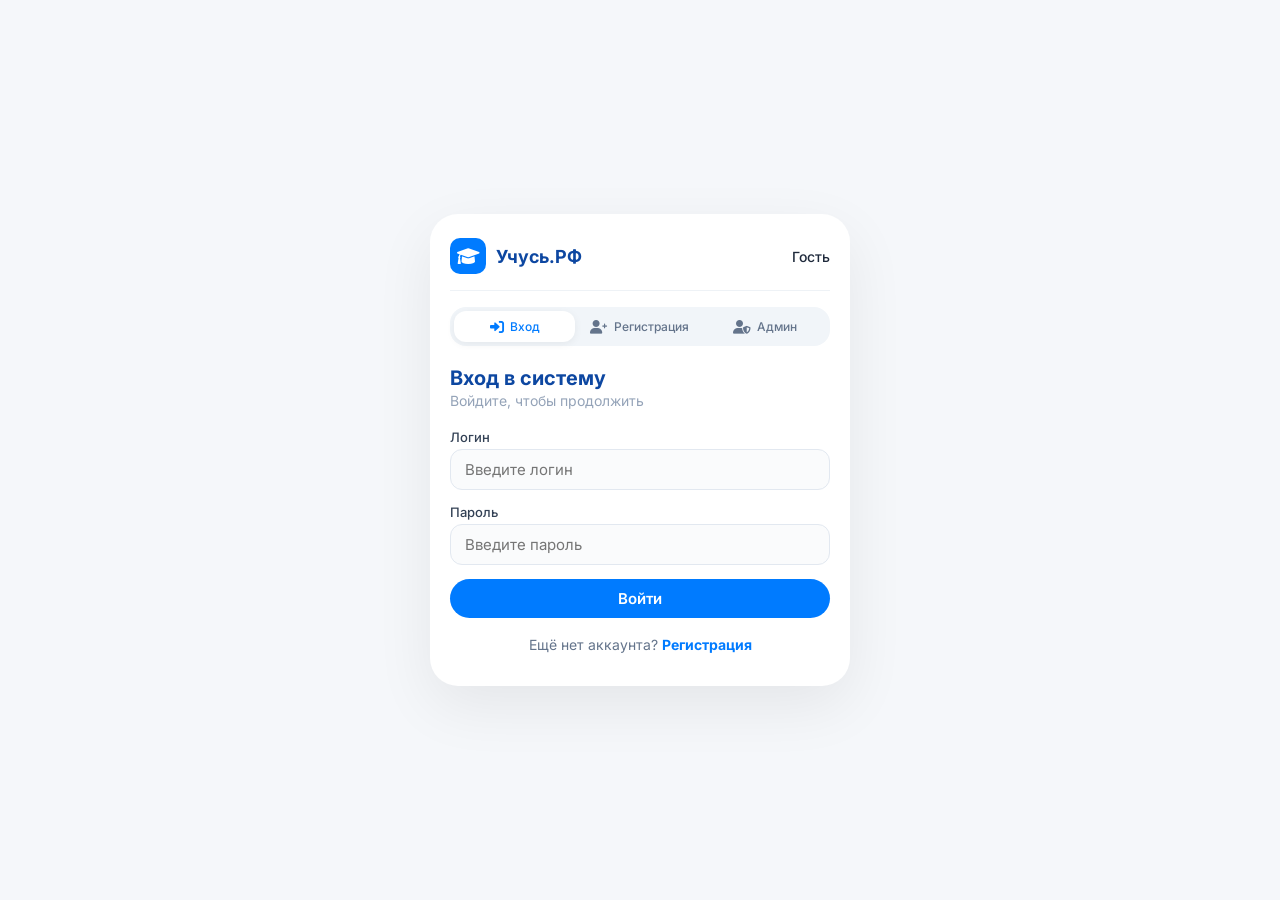
==== index.html @ c9ec4284 "two" ====
<!DOCTYPE html>
<html lang="ru">
<head>
    <meta charset="UTF-8" />
    <meta name="viewport" content="width=device-width, initial-scale=1.0" />
    <title>Учусь.РФ</title>
    <link rel="preconnect" href="https://fonts.googleapis.com" />
    <link rel="preconnect" href="https://fonts.gstatic.com" crossorigin />
    <link href="https://fonts.googleapis.com/css2?family=Inter:opsz,wght@14..32,400;14..32,500;14..32,600;14..32,700&display=swap" rel="stylesheet" />
    <link rel="stylesheet" href="https://cdnjs.cloudflare.com/ajax/libs/font-awesome/6.0.0-beta3/css/all.min.css" />
    <link rel="stylesheet" href="style.css" />
</head>
<body>

    <div class="app">
        <!-- HEADER -->
        <header class="header">
            <div class="logo">
                <div class="logo-icon">
                    <i class="fas fa-graduation-cap"></i>
                </div>
                <span>Учусь.РФ</span>
            </div>
            <div class="user-info">
                <span id="userName" class="user-name">Гость</span>
                <button id="logoutBtn" class="logout-btn" style="display:none;">
                    <i class="fas fa-sign-out-alt"></i>
                </button>
            </div>
        </header>

        <!-- NAV -->
        <nav class="nav" id="mainNav">
            <button class="nav-item active" data-page="login">
                <i class="fas fa-sign-in-alt"></i>
                <span>Вход</span>
            </button>
            <button class="nav-item" data-page="register">
                <i class="fas fa-user-plus"></i>
                <span>Регистрация</span>
            </button>
            <button class="nav-item" data-page="requests" id="navRequests">
                <i class="fas fa-file-alt"></i>
                <span>Заявки</span>
            </button>
            <button class="nav-item" data-page="new-request" id="navNewRequest">
                <i class="fas fa-plus-circle"></i>
                <span>Новая</span>
            </button>
            <button class="nav-item" data-page="admin">
                <i class="fas fa-user-shield"></i>
                <span>Админ</span>
            </button>
        </nav>

        <!-- PAGES -->
        <div class="pages">

            <!-- LOGIN -->
            <div class="page active" id="page-login">
                <div class="page-header">
                    <h2>Вход в систему</h2>
                    <p class="subtitle">Войдите, чтобы продолжить</p>
                </div>
                <form id="loginForm" class="form">
                    <div class="field">
                        <label>Логин</label>
                        <input type="text" id="loginUser" placeholder="Введите логин" />
                        <div class="error" id="loginError">Неверный логин или пароль</div>
                    </div>
                    <div class="field">
                        <label>Пароль</label>
                        <input type="password" id="loginPass" placeholder="Введите пароль" />
                    </div>
                    <button type="submit" class="btn primary">Войти</button>
                </form>
                <div class="switch">
                    <button class="link" data-page="register">Ещё нет аккаунта? <strong>Регистрация</strong></button>
                </div>
            </div>

            <!-- REGISTER -->
            <div class="page" id="page-register">
                <div class="page-header">
                    <h2>Регистрация</h2>
                    <p class="subtitle">Создайте аккаунт</p>
                </div>
                <form id="registerForm" class="form">
                    <div class="field">
                        <label>Логин</label>
                        <input type="text" id="regLogin" placeholder="Латиница + цифры, ≥6" />
                        <div class="error" id="regLoginError">Логин должен быть ≥6 символов, только латиница и цифры</div>
                    </div>
                    <div class="field">
                        <label>Пароль</label>
                        <input type="password" id="regPass" placeholder="Не менее 8 символов" />
                        <div class="error" id="regPassError">Пароль должен быть ≥8 символов</div>
                    </div>
                    <div class="field">
                        <label>ФИО</label>
                        <input type="text" id="regFio" placeholder="Иванов Иван Иванович" />
                    </div>
                    <div class="field">
                        <label>Телефон</label>
                        <input type="text" id="regPhone" placeholder="+7 (999) 123-45-67" />
                    </div>
                    <div class="field">
                        <label>E-mail</label>
                        <input type="email" id="regEmail" placeholder="mail@example.com" />
                    </div>
                    <button type="submit" class="btn primary">Зарегистрироваться</button>
                </form>
                <div class="switch">
                    <button class="link" data-page="login">Уже есть аккаунт? <strong>Войти</strong></button>
                </div>
            </div>

            <!-- REQUESTS -->
            <div class="page" id="page-requests">
                <div class="page-header">
                    <h2>Мои заявки</h2>
                </div>

                <!-- SLIDER -->
                <div class="slider" id="mainSlider">
                    <div class="slider-track" id="sliderTrack">
                        <div class="slide" style="background:#007bff;">
                            <i class="fas fa-graduation-cap"></i>
                            <span>Повышение квалификации</span>
                        </div>
                        <div class="slide" style="background:#0d47a1;">
                            <i class="fas fa-chalkboard-user"></i>
                            <span>Профпереподготовка</span>
                        </div>
                        <div class="slide" style="background:#1a237e;">
                            <i class="fas fa-hard-hat"></i>
                            <span>Охрана труда</span>
                        </div>
                        <div class="slide" style="background:#0d3b6e;">
                            <i class="fas fa-certificate"></i>
                            <span>Сертификация</span>
                        </div>
                    </div>
                    <button class="slider-btn prev" id="sliderPrev"><i class="fas fa-chevron-left"></i></button>
                    <button class="slider-btn next" id="sliderNext"><i class="fas fa-chevron-right"></i></button>
                    <div class="slider-dots" id="sliderDots"></div>
                </div>

                <!-- LIST -->
                <div id="requestsList">
                    <div class="empty-state">
                        <i class="fas fa-inbox"></i>
                        <p>У вас пока нет заявок</p>
                    </div>
                </div>

                <!-- REVIEW -->
                <div id="reviewBlock" style="display:none;">
                    <div class="divider"></div>
                    <h3>Оставить отзыв</h3>
                    <div class="review-area">
                        <textarea id="reviewText" placeholder="Напишите ваш отзыв..." rows="3"></textarea>
                        <button class="btn success" id="submitReview">Отправить отзыв</button>
                        <div id="reviewMsg" class="hint"></div>
                    </div>
                </div>
            </div>

            <!-- NEW REQUEST -->
            <div class="page" id="page-new-request">
                <div class="page-header">
                    <h2>Новая заявка</h2>
                </div>
                <div id="newRequestFormBlock">
                    <form id="newRequestForm" class="form">
                        <div class="field">
                            <label>Вид курса</label>
                            <select id="requestCourse">
                                <option value="">Выберите курс...</option>
                                <option value="Повышение квалификации">Повышение квалификации</option>
                                <option value="Профессиональная переподготовка">Профессиональная переподготовка</option>
                                <option value="Охрана труда">Охрана труда</option>
                                <option value="Пожарная безопасность">Пожарная безопасность</option>
                            </select>
                        </div>
                        <div class="field">
                            <label>Дата начала</label>
                            <input type="text" id="requestDate" placeholder="ДД.ММ.ГГГГ" />
                            <div class="hint">Формат: ДД.ММ.ГГГГ</div>
                        </div>
                        <div class="field">
                            <label>Способ оплаты</label>
                            <select id="requestPayment">
                                <option value="">Выберите способ...</option>
                                <option value="Предоплата по QR-коду">Предоплата по QR-коду</option>
                                <option value="Оплата картой МИР">Оплата картой МИР</option>
                                <option value="Постоплата в офисе">Постоплата в офисе</option>
                            </select>
                        </div>
                        <button type="submit" class="btn primary">Отправить заявку</button>
                    </form>
                </div>
                <div id="newRequestGuest" style="display:none;">
                    <div class="empty-state">
                        <i class="fas fa-lock"></i>
                        <p>Чтобы оставить заявку, <button class="link" data-page="login">войдите</button> или <button class="link" data-page="register">зарегистрируйтесь</button></p>
                    </div>
                </div>
            </div>

            <!-- ADMIN -->
            <div class="page" id="page-admin">
                <div class="page-header">
                    <h2>Панель администратора</h2>
                </div>
                <div id="adminLoginBox">
                    <form id="adminLoginForm" class="form">
                        <div class="field">
                            <label>Логин</label>
                            <input type="text" id="adminUser" value="Admin26" />
                        </div>
                        <div class="field">
                            <label>Пароль</label>
                            <input type="password" id="adminPass" value="Demo20" />
                        </div>
                        <button type="submit" class="btn primary">Войти</button>
                    </form>
                </div>
                <div id="adminPanel" style="display:none;">
                    <div class="admin-tools">
                        <select id="adminFilter">
                            <option value="all">Все статусы</option>
                            <option value="Новая">Новая</option>
                            <option value="Идет обучение">Идет обучение</option>
                            <option value="Обучение завершено">Обучение завершено</option>
                        </select>
                        <select id="adminSort">
                            <option value="date-desc">Сначала новые</option>
                            <option value="date-asc">Сначала старые</option>
                            <option value="status">По статусу</option>
                        </select>
                        <button class="btn danger" id="adminLogoutBtn">Выйти</button>
                    </div>
                    <div id="adminRequestsList"></div>
                    <div class="pagination" id="adminPagination"></div>
                </div>
            </div>

        </div><!-- /pages -->

        <!-- TOAST -->
        <div id="toastContainer"></div>
    </div>

    <script src="main.js"></script>
</body>
</html>
---- style.css ----
@import url('https://fonts.googleapis.com/css2?family=Inter:ital,opsz,wght@0,14..32,100..900;1,14..32,100..900&display=swap');

/* ============================================================
   Учусь.РФ — современный минималистичный дизайн
   ============================================================ */

   * {
    margin: 0;
    padding: 0;
    box-sizing: border-box;
}

body {
    font-family: 'Inter', -apple-system, sans-serif;
    background: #f5f7fa;
    min-height: 100vh;
    display: flex;
    justify-content: center;
    align-items: center;
    padding: 20px;
}

.app {
    max-width: 420px;
    width: 100%;
    background: #ffffff;
    border-radius: 28px;
    box-shadow: 0 20px 60px rgba(0, 0, 0, 0.07);
    padding: 24px 20px 32px;
}

/* ===== HEADER ===== */
.header {
    display: flex;
    justify-content: space-between;
    align-items: center;
    padding-bottom: 16px;
    margin-bottom: 16px;
    border-bottom: 1px solid #eef2f6;
}

.logo {
    display: flex;
    align-items: center;
    gap: 10px;
}

.logo-icon {
    width: 36px;
    height: 36px;
    background: #007bff;
    border-radius: 10px;
    display: flex;
    align-items: center;
    justify-content: center;
    color: #fff;
    font-size: 18px;
}

.logo span {
    font-size: 18px;
    font-weight: 700;
    color: #0d47a1;
}

.user-info {
    display: flex;
    align-items: center;
    gap: 10px;
}

.user-name {
    font-size: 14px;
    font-weight: 500;
    color: #1e293b;
}

.logout-btn {
    background: none;
    border: none;
    color: #94a3b8;
    font-size: 16px;
    cursor: pointer;
    padding: 4px 8px;
    border-radius: 8px;
    transition: 0.15s;
}

.logout-btn:hover {
    background: #f1f5f9;
    color: #dc3545;
}

/* ===== NAV ===== */
.nav {
    display: flex;
    gap: 4px;
    margin-bottom: 20px;
    background: #f1f5f9;
    border-radius: 16px;
    padding: 4px;
}

.nav-item {
    flex: 1;
    display: flex;
    align-items: center;
    justify-content: center;
    gap: 6px;
    padding: 8px 4px;
    border: none;
    border-radius: 12px;
    background: transparent;
    color: #64748b;
    font-size: 12px;
    font-weight: 500;
    cursor: pointer;
    transition: 0.15s;
    font-family: inherit;
}

.nav-item i {
    font-size: 14px;
}

.nav-item.active {
    background: #ffffff;
    color: #007bff;
    box-shadow: 0 2px 8px rgba(0, 0, 0, 0.06);
}

.nav-item:hover:not(.active) {
    color: #0d47a1;
}

/* ===== PAGES ===== */
.page {
    display: none;
}

.page.active {
    display: block;
    animation: fade 0.2s ease;
}

@keyframes fade {
    0% { opacity: 0; transform: translateY(4px); }
    100% { opacity: 1; transform: translateY(0); }
}

.page-header {
    margin-bottom: 20px;
}

.page-header h2 {
    font-size: 20px;
    font-weight: 700;
    color: #0d47a1;
}

.page-header .subtitle {
    font-size: 14px;
    color: #94a3b8;
    margin-top: 2px;
}

h3 {
    font-size: 16px;
    font-weight: 600;
    color: #1e293b;
    margin-bottom: 8px;
}

/* ===== FORM ===== */
.form .field {
    margin-bottom: 14px;
}

.form label {
    display: block;
    font-size: 13px;
    font-weight: 500;
    color: #334155;
    margin-bottom: 4px;
}

.form input,
.form select {
    width: 100%;
    padding: 10px 14px;
    border: 1.5px solid #e2e8f0;
    border-radius: 12px;
    font-size: 15px;
    font-family: inherit;
    background: #fafbfc;
    transition: 0.15s;
    outline: none;
}

.form input:focus,
.form select:focus {
    border-color: #007bff;
    background: #ffffff;
    box-shadow: 0 0 0 3px rgba(0, 123, 255, 0.08);
}

.form .error {
    font-size: 12px;
    color: #dc3545;
    margin-top: 4px;
    display: none;
}

.form .error.show {
    display: block;
}

.form .hint {
    font-size: 12px;
    color: #94a3b8;
    margin-top: 4px;
}

/* ===== BUTTONS ===== */
.btn {
    display: inline-flex;
    align-items: center;
    justify-content: center;
    gap: 8px;
    padding: 10px 20px;
    border: none;
    border-radius: 40px;
    font-size: 15px;
    font-weight: 600;
    cursor: pointer;
    transition: 0.15s;
    width: 100%;
    font-family: inherit;
}

.btn.primary {
    background: #007bff;
    color: #fff;
}

.btn.primary:hover {
    background: #0d47a1;
}

.btn.success {
    background: #22c55e;
    color: #fff;
}

.btn.success:hover {
    background: #16a34a;
}

.btn.danger {
    background: #ef4444;
    color: #fff;
}

.btn.danger:hover {
    background: #dc2626;
}

.btn:active {
    transform: scale(0.97);
}

.switch {
    text-align: center;
    margin-top: 16px;
}

.link {
    background: none;
    border: none;
    color: #64748b;
    font-size: 14px;
    cursor: pointer;
    font-family: inherit;
}

.link strong {
    color: #007bff;
}

.link:hover strong {
    text-decoration: underline;
}

/* ===== REQUESTS ===== */
.request-card {
    background: #f8fafc;
    border-radius: 14px;
    padding: 14px 16px;
    margin-bottom: 10px;
    border: 1px solid #eef2f6;
    transition: 0.15s;
}

.request-card:hover {
    border-color: #007bff;
}

.request-card .top {
    display: flex;
    justify-content: space-between;
    align-items: center;
}

.request-card .top strong {
    font-size: 15px;
    color: #0f172a;
}

.status {
    font-size: 11px;
    font-weight: 600;
    padding: 2px 12px;
    border-radius: 30px;
    text-transform: uppercase;
    letter-spacing: 0.3px;
}

.status-new {
    background: #dbeafe;
    color: #1d4ed8;
}
.status-learning {
    background: #fef3c7;
    color: #b45309;
}
.status-done {
    background: #d1fae5;
    color: #065f46;
}

.request-meta {
    font-size: 13px;
    color: #64748b;
    display: flex;
    flex-wrap: wrap;
    gap: 8px 16px;
    margin-top: 6px;
}

.request-meta i {
    color: #94a3b8;
    margin-right: 4px;
    width: 14px;
}

.empty-state {
    text-align: center;
    padding: 32px 0;
    color: #94a3b8;
}

.empty-state i {
    font-size: 36px;
    margin-bottom: 12px;
    display: block;
}

.empty-state p {
    font-size: 14px;
}

/* ===== SLIDER ===== */
.slider {
    position: relative;
    border-radius: 16px;
    overflow: hidden;
    margin-bottom: 18px;
    aspect-ratio: 16/9;
    background: #e2e8f0;
}

.slider-track {
    display: flex;
    transition: transform 0.5s ease;
    height: 100%;
}

.slide {
    min-width: 100%;
    height: 100%;
    display: flex;
    flex-direction: column;
    align-items: center;
    justify-content: center;
    gap: 8px;
    color: #fff;
    font-size: 16px;
    font-weight: 600;
}

.slide i {
    font-size: 32px;
}

.slider-btn {
    position: absolute;
    top: 50%;
    transform: translateY(-50%);
    width: 30px;
    height: 30px;
    border: none;
    border-radius: 50%;
    background: rgba(255, 255, 255, 0.9);
    color: #1e293b;
    font-size: 13px;
    cursor: pointer;
    transition: 0.15s;
}

.slider-btn:hover {
    background: #ffffff;
}

.slider-btn.prev { left: 8px; }
.slider-btn.next { right: 8px; }

.slider-dots {
    position: absolute;
    bottom: 10px;
    left: 50%;
    transform: translateX(-50%);
    display: flex;
    gap: 6px;
}

.slider-dots span {
    width: 7px;
    height: 7px;
    border-radius: 50%;
    background: rgba(255, 255, 255, 0.4);
    cursor: pointer;
    transition: 0.15s;
}

.slider-dots span.active {
    background: #ffffff;
}

/* ===== REVIEW ===== */
.divider {
    height: 1px;
    background: #eef2f6;
    margin: 16px 0;
}

.review-area {
    background: #f8fafc;
    border-radius: 14px;
    padding: 14px 16px;
}

.review-area textarea {
    width: 100%;
    border: 1.5px solid #e2e8f0;
    border-radius: 12px;
    padding: 10px 14px;
    font-size: 14px;
    font-family: inherit;
    resize: vertical;
    min-height: 70px;
    background: #ffffff;
    outline: none;
}

.review-area textarea:focus {
    border-color: #007bff;
}

.review-area .btn {
    margin-top: 8px;
    width: auto;
    padding: 8px 20px;
}

/* ===== ADMIN ===== */
.admin-tools {
    display: flex;
    gap: 8px;
    flex-wrap: wrap;
    margin-bottom: 14px;
}

.admin-tools select {
    padding: 8px 14px;
    border: 1.5px solid #e2e8f0;
    border-radius: 30px;
    font-size: 13px;
    font-family: inherit;
    background: #ffffff;
    flex: 1;
    min-width: 100px;
    outline: none;
}

.admin-tools .btn {
    width: auto;
    padding: 8px 16px;
    font-size: 13px;
}

.admin-request-item {
    background: #f8fafc;
    border-radius: 14px;
    padding: 12px 16px;
    margin-bottom: 10px;
    border: 1px solid #eef2f6;
}

.admin-request-item .actions {
    margin-top: 8px;
    display: flex;
    gap: 6px;
    flex-wrap: wrap;
}

.admin-request-item .actions .btn {
    width: auto;
    font-size: 12px;
    padding: 4px 14px;
}

/* ===== PAGINATION ===== */
.pagination {
    display: flex;
    gap: 6px;
    justify-content: center;
    flex-wrap: wrap;
    margin-top: 12px;
}

.pagination button {
    padding: 5px 14px;
    border: 1px solid #e2e8f0;
    border-radius: 30px;
    background: #ffffff;
    cursor: pointer;
    font-size: 13px;
    font-family: inherit;
    transition: 0.15s;
}

.pagination button.active {
    background: #007bff;
    color: #ffffff;
    border-color: #007bff;
}

.pagination button:hover:not(.active) {
    background: #f1f5f9;
}

/* ===== TOAST ===== */
#toastContainer {
    position: fixed;
    bottom: 20px;
    left: 50%;
    transform: translateX(-50%);
    width: 90%;
    max-width: 400px;
    z-index: 999;
}

.toast {
    background: #0f172a;
    color: #ffffff;
    padding: 12px 20px;
    border-radius: 40px;
    font-size: 14px;
    font-weight: 500;
    box-shadow: 0 6px 24px rgba(0, 0, 0, 0.12);
    margin-bottom: 8px;
    display: flex;
    align-items: center;
    gap: 10px;
    animation: slideUp 0.3s ease;
}

.toast i { font-size: 16px; }
.toast.success { background: #22c55e; }
.toast.error { background: #ef4444; }
.toast.info { background: #007bff; }

@keyframes slideUp {
    0% { opacity: 0; transform: translateY(12px); }
    100% { opacity: 1; transform: translateY(0); }
}

/* ===== RESPONSIVE ===== */
@media (max-width: 420px) {
    .app { padding: 16px; }
    .nav-item { font-size: 11px; padding: 6px 2px; }
    .nav-item span { display: none; }
    .nav-item i { font-size: 16px; }
    .logo span { font-size: 16px; }
}
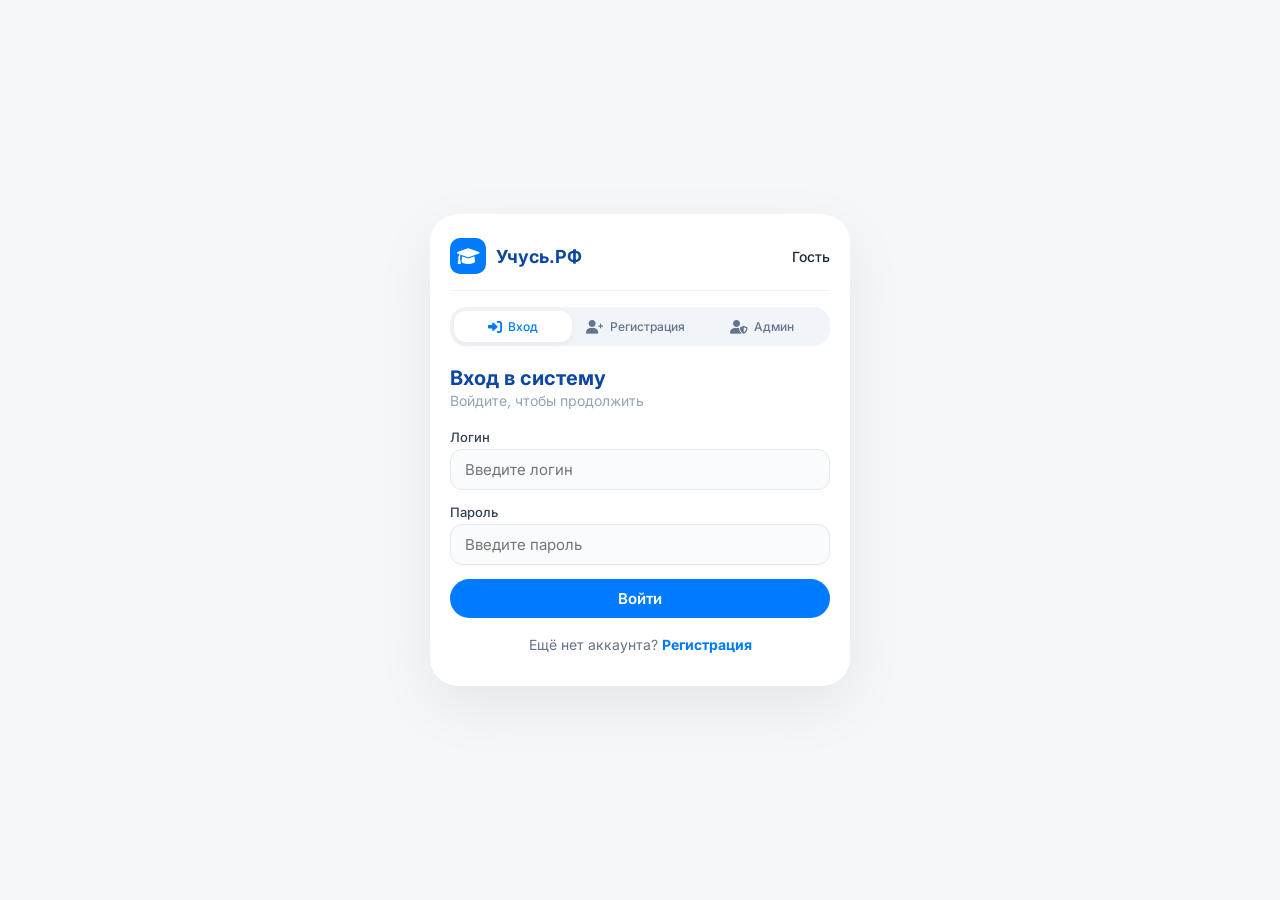
==== commit 7fd3ed99: "free" ====
--- a/index.html
+++ b/index.html
@@ -12,246 +12,240 @@
 </head>
 <body>
 
-    <div class="app">
-        <!-- HEADER -->
-        <header class="header">
-            <div class="logo">
-                <div class="logo-icon">
-                    <i class="fas fa-graduation-cap"></i>
-                </div>
-                <span>Учусь.РФ</span>
-            </div>
-            <div class="user-info">
-                <span id="userName" class="user-name">Гость</span>
-                <button id="logoutBtn" class="logout-btn" style="display:none;">
-                    <i class="fas fa-sign-out-alt"></i>
-                </button>
-            </div>
-        </header>
-
-        <!-- NAV -->
-        <nav class="nav" id="mainNav">
+<div class="app">
+    <!-- HEADER -->
+    <header class="header">
+        <div class="logo">
+            <div class="logo-icon"><i class="fas fa-graduation-cap"></i></div>
+            <span>Учусь.РФ</span>
+        </div>
+        <div class="user-info">
+            <span class="user-name" id="userName">Гость</span>
+            <button class="logout-btn" id="logoutBtn" style="display:none;">
+                <i class="fas fa-sign-out-alt"></i>
+            </button>
+        </div>
+    </header>
+
+    <!-- NAV -->
+    <nav class="nav" id="mainNav">
+        <div id="guestNav">
             <button class="nav-item active" data-page="login">
-                <i class="fas fa-sign-in-alt"></i>
-                <span>Вход</span>
+                <i class="fas fa-sign-in-alt"></i> <span>Вход</span>
             </button>
             <button class="nav-item" data-page="register">
-                <i class="fas fa-user-plus"></i>
-                <span>Регистрация</span>
-            </button>
-            <button class="nav-item" data-page="requests" id="navRequests">
-                <i class="fas fa-file-alt"></i>
-                <span>Заявки</span>
-            </button>
-            <button class="nav-item" data-page="new-request" id="navNewRequest">
-                <i class="fas fa-plus-circle"></i>
-                <span>Новая</span>
-            </button>
-            <button class="nav-item" data-page="admin">
-                <i class="fas fa-user-shield"></i>
-                <span>Админ</span>
-            </button>
-        </nav>
-
-        <!-- PAGES -->
-        <div class="pages">
-
-            <!-- LOGIN -->
-            <div class="page active" id="page-login">
-                <div class="page-header">
-                    <h2>Вход в систему</h2>
-                    <p class="subtitle">Войдите, чтобы продолжить</p>
-                </div>
-                <form id="loginForm" class="form">
+                <i class="fas fa-user-plus"></i> <span>Регистрация</span>
+            </button>
+        </div>
+        <div id="userNav" style="display:none;">
+            <button class="nav-item active" data-page="requests">
+                <i class="fas fa-file-alt"></i> <span>Заявки</span>
+            </button>
+            <button class="nav-item" data-page="new-request">
+                <i class="fas fa-plus-circle"></i> <span>Новая</span>
+            </button>
+        </div>
+        <button class="nav-item" data-page="admin">
+            <i class="fas fa-user-shield"></i> <span>Админ</span>
+        </button>
+    </nav>
+
+    <!-- PAGES -->
+    <div class="pages">
+
+        <!-- LOGIN -->
+        <div class="page active" id="page-login">
+            <div class="page-header">
+                <h2>Вход в систему</h2>
+                <p class="subtitle">Войдите, чтобы продолжить</p>
+            </div>
+            <form id="loginForm" class="form">
+                <div class="field">
+                    <label>Логин</label>
+                    <input type="text" id="loginUser" placeholder="Введите логин" />
+                    <div class="error" id="loginError">Неверный логин или пароль</div>
+                </div>
+                <div class="field">
+                    <label>Пароль</label>
+                    <input type="password" id="loginPass" placeholder="Введите пароль" />
+                </div>
+                <button type="submit" class="btn primary">Войти</button>
+            </form>
+            <div class="switch">
+                <button class="link" data-page="register">Ещё нет аккаунта? <strong>Регистрация</strong></button>
+            </div>
+        </div>
+
+        <!-- REGISTER -->
+        <div class="page" id="page-register">
+            <div class="page-header">
+                <h2>Регистрация</h2>
+                <p class="subtitle">Создайте аккаунт</p>
+            </div>
+            <form id="registerForm" class="form">
+                <div class="field">
+                    <label>Логин</label>
+                    <input type="text" id="regLogin" placeholder="Латиница + цифры, ≥6" />
+                    <div class="error" id="regLoginError">Логин должен быть ≥6 символов, только латиница и цифры</div>
+                </div>
+                <div class="field">
+                    <label>Пароль</label>
+                    <input type="password" id="regPass" placeholder="Не менее 8 символов" />
+                    <div class="error" id="regPassError">Пароль должен быть ≥8 символов</div>
+                </div>
+                <div class="field">
+                    <label>ФИО</label>
+                    <input type="text" id="regFio" placeholder="Иванов Иван Иванович" />
+                </div>
+                <div class="field">
+                    <label>Телефон</label>
+                    <input type="text" id="regPhone" placeholder="+7 (999) 123-45-67" />
+                </div>
+                <div class="field">
+                    <label>E-mail</label>
+                    <input type="email" id="regEmail" placeholder="mail@example.com" />
+                </div>
+                <button type="submit" class="btn primary">Зарегистрироваться</button>
+            </form>
+            <div class="switch">
+                <button class="link" data-page="login">Уже есть аккаунт? <strong>Войти</strong></button>
+            </div>
+        </div>
+
+        <!-- REQUESTS -->
+        <div class="page" id="page-requests">
+            <div class="page-header">
+                <h2>Мои заявки</h2>
+            </div>
+
+            <!-- SLIDER -->
+            <div class="slider" id="mainSlider">
+                <div class="slider-track" id="sliderTrack">
+                    <div class="slide" style="background:#007bff;">
+                        <i class="fas fa-graduation-cap"></i>
+                        <span>Повышение квалификации</span>
+                    </div>
+                    <div class="slide" style="background:#0d47a1;">
+                        <i class="fas fa-chalkboard-user"></i>
+                        <span>Профпереподготовка</span>
+                    </div>
+                    <div class="slide" style="background:#1a237e;">
+                        <i class="fas fa-hard-hat"></i>
+                        <span>Охрана труда</span>
+                    </div>
+                    <div class="slide" style="background:#0d3b6e;">
+                        <i class="fas fa-certificate"></i>
+                        <span>Сертификация</span>
+                    </div>
+                </div>
+                <button class="slider-btn prev" id="sliderPrev"><i class="fas fa-chevron-left"></i></button>
+                <button class="slider-btn next" id="sliderNext"><i class="fas fa-chevron-right"></i></button>
+                <div class="slider-dots" id="sliderDots"></div>
+            </div>
+
+            <div id="requestsList">
+                <div class="empty-state">
+                    <i class="fas fa-inbox"></i>
+                    <p>У вас пока нет заявок</p>
+                </div>
+            </div>
+
+            <div id="reviewBlock" style="display:none;">
+                <div class="divider"></div>
+                <h3>Оставить отзыв</h3>
+                <div class="review-area">
+                    <textarea id="reviewText" placeholder="Напишите ваш отзыв..." rows="3"></textarea>
+                    <button class="btn success" id="submitReview">Отправить отзыв</button>
+                    <div id="reviewMsg" class="hint"></div>
+                </div>
+            </div>
+        </div>
+
+        <!-- NEW REQUEST -->
+        <div class="page" id="page-new-request">
+            <div class="page-header">
+                <h2>Новая заявка</h2>
+            </div>
+            <div id="newRequestFormBlock">
+                <form id="newRequestForm" class="form">
+                    <div class="field">
+                        <label>Вид курса</label>
+                        <select id="requestCourse">
+                            <option value="">Выберите курс...</option>
+                            <option value="Повышение квалификации">Повышение квалификации</option>
+                            <option value="Профессиональная переподготовка">Профессиональная переподготовка</option>
+                            <option value="Охрана труда">Охрана труда</option>
+                            <option value="Пожарная безопасность">Пожарная безопасность</option>
+                        </select>
+                    </div>
+                    <div class="field">
+                        <label>Дата начала</label>
+                        <input type="text" id="requestDate" placeholder="ДД.ММ.ГГГГ" />
+                        <div class="hint">Формат: ДД.ММ.ГГГГ</div>
+                    </div>
+                    <div class="field">
+                        <label>Способ оплаты</label>
+                        <select id="requestPayment">
+                            <option value="">Выберите способ...</option>
+                            <option value="Предоплата по QR-коду">Предоплата по QR-коду</option>
+                            <option value="Оплата картой МИР">Оплата картой МИР</option>
+                            <option value="Постоплата в офисе">Постоплата в офисе</option>
+                        </select>
+                    </div>
+                    <button type="submit" class="btn primary">Отправить заявку</button>
+                </form>
+            </div>
+            <div id="newRequestGuest" style="display:none;">
+                <div class="empty-state">
+                    <i class="fas fa-lock"></i>
+                    <p>Чтобы оставить заявку, <button class="link" data-page="login">войдите</button> или <button class="link" data-page="register">зарегистрируйтесь</button></p>
+                </div>
+            </div>
+        </div>
+
+        <!-- ADMIN -->
+        <div class="page" id="page-admin">
+            <div class="page-header">
+                <h2>Панель администратора</h2>
+            </div>
+            <div id="adminLoginBox">
+                <form id="adminLoginForm" class="form">
                     <div class="field">
                         <label>Логин</label>
-                        <input type="text" id="loginUser" placeholder="Введите логин" />
-                        <div class="error" id="loginError">Неверный логин или пароль</div>
+                        <input type="text" id="adminUser" value="Admin26" />
                     </div>
                     <div class="field">
                         <label>Пароль</label>
-                        <input type="password" id="loginPass" placeholder="Введите пароль" />
+                        <input type="password" id="adminPass" value="Demo20" />
                     </div>
                     <button type="submit" class="btn primary">Войти</button>
                 </form>
-                <div class="switch">
-                    <button class="link" data-page="register">Ещё нет аккаунта? <strong>Регистрация</strong></button>
-                </div>
-            </div>
-
-            <!-- REGISTER -->
-            <div class="page" id="page-register">
-                <div class="page-header">
-                    <h2>Регистрация</h2>
-                    <p class="subtitle">Создайте аккаунт</p>
-                </div>
-                <form id="registerForm" class="form">
-                    <div class="field">
-                        <label>Логин</label>
-                        <input type="text" id="regLogin" placeholder="Латиница + цифры, ≥6" />
-                        <div class="error" id="regLoginError">Логин должен быть ≥6 символов, только латиница и цифры</div>
-                    </div>
-                    <div class="field">
-                        <label>Пароль</label>
-                        <input type="password" id="regPass" placeholder="Не менее 8 символов" />
-                        <div class="error" id="regPassError">Пароль должен быть ≥8 символов</div>
-                    </div>
-                    <div class="field">
-                        <label>ФИО</label>
-                        <input type="text" id="regFio" placeholder="Иванов Иван Иванович" />
-                    </div>
-                    <div class="field">
-                        <label>Телефон</label>
-                        <input type="text" id="regPhone" placeholder="+7 (999) 123-45-67" />
-                    </div>
-                    <div class="field">
-                        <label>E-mail</label>
-                        <input type="email" id="regEmail" placeholder="mail@example.com" />
-                    </div>
-                    <button type="submit" class="btn primary">Зарегистрироваться</button>
-                </form>
-                <div class="switch">
-                    <button class="link" data-page="login">Уже есть аккаунт? <strong>Войти</strong></button>
-                </div>
-            </div>
-
-            <!-- REQUESTS -->
-            <div class="page" id="page-requests">
-                <div class="page-header">
-                    <h2>Мои заявки</h2>
-                </div>
-
-                <!-- SLIDER -->
-                <div class="slider" id="mainSlider">
-                    <div class="slider-track" id="sliderTrack">
-                        <div class="slide" style="background:#007bff;">
-                            <i class="fas fa-graduation-cap"></i>
-                            <span>Повышение квалификации</span>
-                        </div>
-                        <div class="slide" style="background:#0d47a1;">
-                            <i class="fas fa-chalkboard-user"></i>
-                            <span>Профпереподготовка</span>
-                        </div>
-                        <div class="slide" style="background:#1a237e;">
-                            <i class="fas fa-hard-hat"></i>
-                            <span>Охрана труда</span>
-                        </div>
-                        <div class="slide" style="background:#0d3b6e;">
-                            <i class="fas fa-certificate"></i>
-                            <span>Сертификация</span>
-                        </div>
-                    </div>
-                    <button class="slider-btn prev" id="sliderPrev"><i class="fas fa-chevron-left"></i></button>
-                    <button class="slider-btn next" id="sliderNext"><i class="fas fa-chevron-right"></i></button>
-                    <div class="slider-dots" id="sliderDots"></div>
-                </div>
-
-                <!-- LIST -->
-                <div id="requestsList">
-                    <div class="empty-state">
-                        <i class="fas fa-inbox"></i>
-                        <p>У вас пока нет заявок</p>
-                    </div>
-                </div>
-
-                <!-- REVIEW -->
-                <div id="reviewBlock" style="display:none;">
-                    <div class="divider"></div>
-                    <h3>Оставить отзыв</h3>
-                    <div class="review-area">
-                        <textarea id="reviewText" placeholder="Напишите ваш отзыв..." rows="3"></textarea>
-                        <button class="btn success" id="submitReview">Отправить отзыв</button>
-                        <div id="reviewMsg" class="hint"></div>
-                    </div>
-                </div>
-            </div>
-
-            <!-- NEW REQUEST -->
-            <div class="page" id="page-new-request">
-                <div class="page-header">
-                    <h2>Новая заявка</h2>
-                </div>
-                <div id="newRequestFormBlock">
-                    <form id="newRequestForm" class="form">
-                        <div class="field">
-                            <label>Вид курса</label>
-                            <select id="requestCourse">
-                                <option value="">Выберите курс...</option>
-                                <option value="Повышение квалификации">Повышение квалификации</option>
-                                <option value="Профессиональная переподготовка">Профессиональная переподготовка</option>
-                                <option value="Охрана труда">Охрана труда</option>
-                                <option value="Пожарная безопасность">Пожарная безопасность</option>
-                            </select>
-                        </div>
-                        <div class="field">
-                            <label>Дата начала</label>
-                            <input type="text" id="requestDate" placeholder="ДД.ММ.ГГГГ" />
-                            <div class="hint">Формат: ДД.ММ.ГГГГ</div>
-                        </div>
-                        <div class="field">
-                            <label>Способ оплаты</label>
-                            <select id="requestPayment">
-                                <option value="">Выберите способ...</option>
-                                <option value="Предоплата по QR-коду">Предоплата по QR-коду</option>
-                                <option value="Оплата картой МИР">Оплата картой МИР</option>
-                                <option value="Постоплата в офисе">Постоплата в офисе</option>
-                            </select>
-                        </div>
-                        <button type="submit" class="btn primary">Отправить заявку</button>
-                    </form>
-                </div>
-                <div id="newRequestGuest" style="display:none;">
-                    <div class="empty-state">
-                        <i class="fas fa-lock"></i>
-                        <p>Чтобы оставить заявку, <button class="link" data-page="login">войдите</button> или <button class="link" data-page="register">зарегистрируйтесь</button></p>
-                    </div>
-                </div>
-            </div>
-
-            <!-- ADMIN -->
-            <div class="page" id="page-admin">
-                <div class="page-header">
-                    <h2>Панель администратора</h2>
-                </div>
-                <div id="adminLoginBox">
-                    <form id="adminLoginForm" class="form">
-                        <div class="field">
-                            <label>Логин</label>
-                            <input type="text" id="adminUser" value="Admin26" />
-                        </div>
-                        <div class="field">
-                            <label>Пароль</label>
-                            <input type="password" id="adminPass" value="Demo20" />
-                        </div>
-                        <button type="submit" class="btn primary">Войти</button>
-                    </form>
-                </div>
-                <div id="adminPanel" style="display:none;">
-                    <div class="admin-tools">
-                        <select id="adminFilter">
-                            <option value="all">Все статусы</option>
-                            <option value="Новая">Новая</option>
-                            <option value="Идет обучение">Идет обучение</option>
-                            <option value="Обучение завершено">Обучение завершено</option>
-                        </select>
-                        <select id="adminSort">
-                            <option value="date-desc">Сначала новые</option>
-                            <option value="date-asc">Сначала старые</option>
-                            <option value="status">По статусу</option>
-                        </select>
-                        <button class="btn danger" id="adminLogoutBtn">Выйти</button>
-                    </div>
-                    <div id="adminRequestsList"></div>
-                    <div class="pagination" id="adminPagination"></div>
-                </div>
-            </div>
-
-        </div><!-- /pages -->
-
-        <!-- TOAST -->
-        <div id="toastContainer"></div>
+            </div>
+            <div id="adminPanel" style="display:none;">
+                <div class="admin-tools">
+                    <select id="adminFilter">
+                        <option value="all">Все статусы</option>
+                        <option value="Новая">Новая</option>
+                        <option value="Идет обучение">Идет обучение</option>
+                        <option value="Обучение завершено">Обучение завершено</option>
+                    </select>
+                    <select id="adminSort">
+                        <option value="date-desc">Сначала новые</option>
+                        <option value="date-asc">Сначала старые</option>
+                        <option value="status">По статусу</option>
+                    </select>
+                    <button class="btn danger" id="adminLogoutBtn">Выйти</button>
+                </div>
+                <div id="adminRequestsList"></div>
+                <div class="pagination" id="adminPagination"></div>
+            </div>
+        </div>
+
     </div>
 
-    <script src="main.js"></script>
+    <div id="toastContainer"></div>
+</div>
+
+<script src="main.js"></script>
 </body>
 </html>
--- a/style.css
+++ b/style.css
@@ -1,10 +1,6 @@
 @import url('https://fonts.googleapis.com/css2?family=Inter:ital,opsz,wght@0,14..32,100..900;1,14..32,100..900&display=swap');
 
-/* ============================================================
-   Учусь.РФ — современный минималистичный дизайн
-   ============================================================ */
-
-   * {
+* {
     margin: 0;
     padding: 0;
     box-sizing: border-box;
@@ -29,7 +25,7 @@
     padding: 24px 20px 32px;
 }
 
-/* ===== HEADER ===== */
+/* HEADER */
 .header {
     display: flex;
     justify-content: space-between;
@@ -91,7 +87,7 @@
     color: #dc3545;
 }
 
-/* ===== NAV ===== */
+/* NAV */
 .nav {
     display: flex;
     gap: 4px;
@@ -99,6 +95,7 @@
     background: #f1f5f9;
     border-radius: 16px;
     padding: 4px;
+    flex-wrap: wrap;
 }
 
 .nav-item {
@@ -117,6 +114,7 @@
     cursor: pointer;
     transition: 0.15s;
     font-family: inherit;
+    min-width: 60px;
 }
 
 .nav-item i {
@@ -133,7 +131,14 @@
     color: #0d47a1;
 }
 
-/* ===== PAGES ===== */
+#guestNav,
+#userNav {
+    display: flex;
+    flex: 2;
+    gap: 4px;
+}
+
+/* PAGES */
 .page {
     display: none;
 }
@@ -144,8 +149,14 @@
 }
 
 @keyframes fade {
-    0% { opacity: 0; transform: translateY(4px); }
-    100% { opacity: 1; transform: translateY(0); }
+    0% {
+        opacity: 0;
+        transform: translateY(4px);
+    }
+    100% {
+        opacity: 1;
+        transform: translateY(0);
+    }
 }
 
 .page-header {
@@ -171,7 +182,7 @@
     margin-bottom: 8px;
 }
 
-/* ===== FORM ===== */
+/* FORM */
 .form .field {
     margin-bottom: 14px;
 }
@@ -221,7 +232,7 @@
     margin-top: 4px;
 }
 
-/* ===== BUTTONS ===== */
+/* BUTTONS */
 .btn {
     display: inline-flex;
     align-items: center;
@@ -291,7 +302,7 @@
     text-decoration: underline;
 }
 
-/* ===== REQUESTS ===== */
+/* REQUESTS */
 .request-card {
     background: #f8fafc;
     border-radius: 14px;
@@ -329,10 +340,12 @@
     background: #dbeafe;
     color: #1d4ed8;
 }
+
 .status-learning {
     background: #fef3c7;
     color: #b45309;
 }
+
 .status-done {
     background: #d1fae5;
     color: #065f46;
@@ -369,7 +382,7 @@
     font-size: 14px;
 }
 
-/* ===== SLIDER ===== */
+/* SLIDER */
 .slider {
     position: relative;
     border-radius: 16px;
@@ -421,8 +434,13 @@
     background: #ffffff;
 }
 
-.slider-btn.prev { left: 8px; }
-.slider-btn.next { right: 8px; }
+.slider-btn.prev {
+    left: 8px;
+}
+
+.slider-btn.next {
+    right: 8px;
+}
 
 .slider-dots {
     position: absolute;
@@ -446,7 +464,7 @@
     background: #ffffff;
 }
 
-/* ===== REVIEW ===== */
+/* REVIEW */
 .divider {
     height: 1px;
     background: #eef2f6;
@@ -482,7 +500,7 @@
     padding: 8px 20px;
 }
 
-/* ===== ADMIN ===== */
+/* ADMIN */
 .admin-tools {
     display: flex;
     gap: 8px;
@@ -529,7 +547,7 @@
     padding: 4px 14px;
 }
 
-/* ===== PAGINATION ===== */
+/* PAGINATION */
 .pagination {
     display: flex;
     gap: 6px;
@@ -559,7 +577,7 @@
     background: #f1f5f9;
 }
 
-/* ===== TOAST ===== */
+/* TOAST */
 #toastContainer {
     position: fixed;
     bottom: 20px;
@@ -585,21 +603,48 @@
     animation: slideUp 0.3s ease;
 }
 
-.toast i { font-size: 16px; }
-.toast.success { background: #22c55e; }
-.toast.error { background: #ef4444; }
-.toast.info { background: #007bff; }
+.toast i {
+    font-size: 16px;
+}
+
+.toast.success {
+    background: #22c55e;
+}
+
+.toast.error {
+    background: #ef4444;
+}
+
+.toast.info {
+    background: #007bff;
+}
 
 @keyframes slideUp {
-    0% { opacity: 0; transform: translateY(12px); }
-    100% { opacity: 1; transform: translateY(0); }
-}
-
-/* ===== RESPONSIVE ===== */
+    0% {
+        opacity: 0;
+        transform: translateY(12px);
+    }
+    100% {
+        opacity: 1;
+        transform: translateY(0);
+    }
+}
+
 @media (max-width: 420px) {
-    .app { padding: 16px; }
-    .nav-item { font-size: 11px; padding: 6px 2px; }
-    .nav-item span { display: none; }
-    .nav-item i { font-size: 16px; }
-    .logo span { font-size: 16px; }
+    .app {
+        padding: 16px;
+    }
+    .nav-item {
+        font-size: 11px;
+        padding: 6px 2px;
+    }
+    .nav-item span {
+        display: none;
+    }
+    .nav-item i {
+        font-size: 16px;
+    }
+    .logo span {
+        font-size: 16px;
+    }
 }
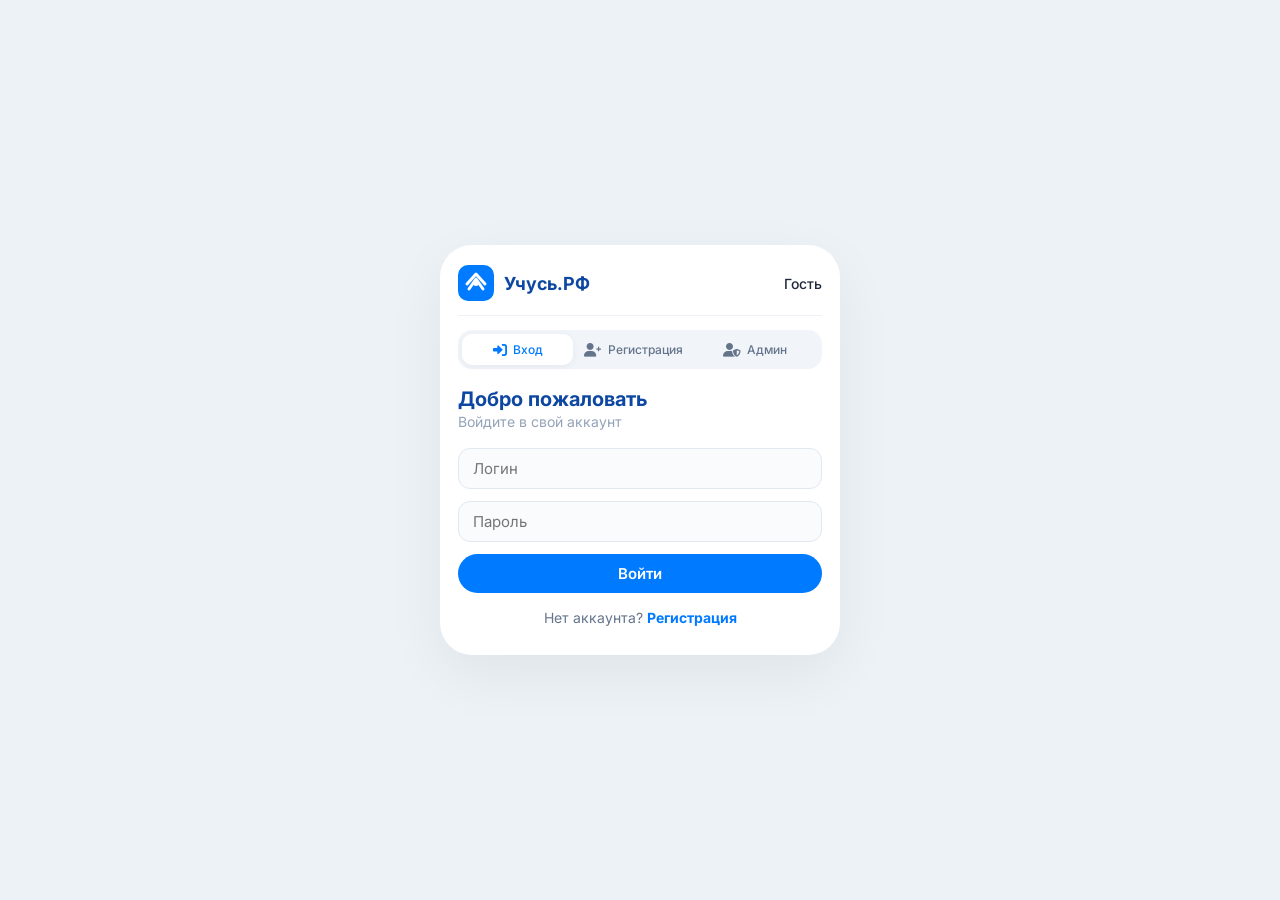
==== commit 90cf9c3b: "four" ====
--- a/index.html
+++ b/index.html
@@ -12,240 +12,234 @@
 </head>
 <body>
 
-<div class="app">
-    <!-- HEADER -->
-    <header class="header">
-        <div class="logo">
-            <div class="logo-icon"><i class="fas fa-graduation-cap"></i></div>
-            <span>Учусь.РФ</span>
-        </div>
-        <div class="user-info">
-            <span class="user-name" id="userName">Гость</span>
-            <button class="logout-btn" id="logoutBtn" style="display:none;">
-                <i class="fas fa-sign-out-alt"></i>
+    <div id="app">
+
+        <!-- TOP BAR -->
+        <header class="topbar">
+            <a href="#" class="logo" id="logoLink">
+                <svg width="36" height="36" viewBox="0 0 36 36" fill="none">
+                    <rect width="36" height="36" rx="10" fill="#007bff" />
+                    <path d="M11 24L18 14L25 24" stroke="white" stroke-width="3" stroke-linecap="round" stroke-linejoin="round" />
+                    <path d="M9 19L18 9L27 19" stroke="white" stroke-width="3" stroke-linecap="round" stroke-linejoin="round" />
+                    <circle cx="18" cy="18" r="3" fill="white" />
+                </svg>
+                <span>Учусь.РФ</span>
+            </a>
+            <div class="topbar-right">
+                <span id="userName">Гость</span>
+                <button id="logoutBtn" class="btn-icon" style="display:none;">
+                    <i class="fas fa-sign-out-alt"></i>
+                </button>
+            </div>
+        </header>
+
+        <!-- MAIN NAV -->
+        <nav class="main-nav" id="mainNav">
+            <div id="guestNav">
+                <button class="nav-link active" data-page="login">
+                    <i class="fas fa-sign-in-alt"></i> Вход
+                </button>
+                <button class="nav-link" data-page="register">
+                    <i class="fas fa-user-plus"></i> Регистрация
+                </button>
+            </div>
+            <div id="userNav" style="display:none;">
+                <button class="nav-link active" data-page="requests">
+                    <i class="fas fa-file-alt"></i> Заявки
+                </button>
+                <button class="nav-link" data-page="new-request">
+                    <i class="fas fa-plus-circle"></i> Новая
+                </button>
+            </div>
+            <button class="nav-link" data-page="admin">
+                <i class="fas fa-user-shield"></i> Админ
             </button>
-        </div>
-    </header>
-
-    <!-- NAV -->
-    <nav class="nav" id="mainNav">
-        <div id="guestNav">
-            <button class="nav-item active" data-page="login">
-                <i class="fas fa-sign-in-alt"></i> <span>Вход</span>
-            </button>
-            <button class="nav-item" data-page="register">
-                <i class="fas fa-user-plus"></i> <span>Регистрация</span>
-            </button>
-        </div>
-        <div id="userNav" style="display:none;">
-            <button class="nav-item active" data-page="requests">
-                <i class="fas fa-file-alt"></i> <span>Заявки</span>
-            </button>
-            <button class="nav-item" data-page="new-request">
-                <i class="fas fa-plus-circle"></i> <span>Новая</span>
-            </button>
-        </div>
-        <button class="nav-item" data-page="admin">
-            <i class="fas fa-user-shield"></i> <span>Админ</span>
-        </button>
-    </nav>
-
-    <!-- PAGES -->
-    <div class="pages">
-
-        <!-- LOGIN -->
-        <div class="page active" id="page-login">
-            <div class="page-header">
-                <h2>Вход в систему</h2>
-                <p class="subtitle">Войдите, чтобы продолжить</p>
-            </div>
-            <form id="loginForm" class="form">
-                <div class="field">
-                    <label>Логин</label>
-                    <input type="text" id="loginUser" placeholder="Введите логин" />
-                    <div class="error" id="loginError">Неверный логин или пароль</div>
-                </div>
-                <div class="field">
-                    <label>Пароль</label>
-                    <input type="password" id="loginPass" placeholder="Введите пароль" />
-                </div>
-                <button type="submit" class="btn primary">Войти</button>
-            </form>
-            <div class="switch">
-                <button class="link" data-page="register">Ещё нет аккаунта? <strong>Регистрация</strong></button>
-            </div>
-        </div>
-
-        <!-- REGISTER -->
-        <div class="page" id="page-register">
-            <div class="page-header">
-                <h2>Регистрация</h2>
-                <p class="subtitle">Создайте аккаунт</p>
-            </div>
-            <form id="registerForm" class="form">
-                <div class="field">
-                    <label>Логин</label>
-                    <input type="text" id="regLogin" placeholder="Латиница + цифры, ≥6" />
-                    <div class="error" id="regLoginError">Логин должен быть ≥6 символов, только латиница и цифры</div>
-                </div>
-                <div class="field">
-                    <label>Пароль</label>
-                    <input type="password" id="regPass" placeholder="Не менее 8 символов" />
-                    <div class="error" id="regPassError">Пароль должен быть ≥8 символов</div>
-                </div>
-                <div class="field">
-                    <label>ФИО</label>
-                    <input type="text" id="regFio" placeholder="Иванов Иван Иванович" />
-                </div>
-                <div class="field">
-                    <label>Телефон</label>
-                    <input type="text" id="regPhone" placeholder="+7 (999) 123-45-67" />
-                </div>
-                <div class="field">
-                    <label>E-mail</label>
-                    <input type="email" id="regEmail" placeholder="mail@example.com" />
-                </div>
-                <button type="submit" class="btn primary">Зарегистрироваться</button>
-            </form>
-            <div class="switch">
-                <button class="link" data-page="login">Уже есть аккаунт? <strong>Войти</strong></button>
-            </div>
-        </div>
-
-        <!-- REQUESTS -->
-        <div class="page" id="page-requests">
-            <div class="page-header">
-                <h2>Мои заявки</h2>
-            </div>
-
-            <!-- SLIDER -->
-            <div class="slider" id="mainSlider">
-                <div class="slider-track" id="sliderTrack">
-                    <div class="slide" style="background:#007bff;">
-                        <i class="fas fa-graduation-cap"></i>
-                        <span>Повышение квалификации</span>
-                    </div>
-                    <div class="slide" style="background:#0d47a1;">
-                        <i class="fas fa-chalkboard-user"></i>
-                        <span>Профпереподготовка</span>
-                    </div>
-                    <div class="slide" style="background:#1a237e;">
-                        <i class="fas fa-hard-hat"></i>
-                        <span>Охрана труда</span>
-                    </div>
-                    <div class="slide" style="background:#0d3b6e;">
-                        <i class="fas fa-certificate"></i>
-                        <span>Сертификация</span>
-                    </div>
-                </div>
-                <button class="slider-btn prev" id="sliderPrev"><i class="fas fa-chevron-left"></i></button>
-                <button class="slider-btn next" id="sliderNext"><i class="fas fa-chevron-right"></i></button>
-                <div class="slider-dots" id="sliderDots"></div>
-            </div>
-
-            <div id="requestsList">
-                <div class="empty-state">
-                    <i class="fas fa-inbox"></i>
-                    <p>У вас пока нет заявок</p>
-                </div>
-            </div>
-
-            <div id="reviewBlock" style="display:none;">
-                <div class="divider"></div>
-                <h3>Оставить отзыв</h3>
-                <div class="review-area">
-                    <textarea id="reviewText" placeholder="Напишите ваш отзыв..." rows="3"></textarea>
-                    <button class="btn success" id="submitReview">Отправить отзыв</button>
-                    <div id="reviewMsg" class="hint"></div>
-                </div>
-            </div>
-        </div>
-
-        <!-- NEW REQUEST -->
-        <div class="page" id="page-new-request">
-            <div class="page-header">
-                <h2>Новая заявка</h2>
-            </div>
-            <div id="newRequestFormBlock">
-                <form id="newRequestForm" class="form">
-                    <div class="field">
-                        <label>Вид курса</label>
-                        <select id="requestCourse">
-                            <option value="">Выберите курс...</option>
-                            <option value="Повышение квалификации">Повышение квалификации</option>
-                            <option value="Профессиональная переподготовка">Профессиональная переподготовка</option>
-                            <option value="Охрана труда">Охрана труда</option>
-                            <option value="Пожарная безопасность">Пожарная безопасность</option>
-                        </select>
-                    </div>
-                    <div class="field">
-                        <label>Дата начала</label>
-                        <input type="text" id="requestDate" placeholder="ДД.ММ.ГГГГ" />
-                        <div class="hint">Формат: ДД.ММ.ГГГГ</div>
-                    </div>
-                    <div class="field">
-                        <label>Способ оплаты</label>
-                        <select id="requestPayment">
-                            <option value="">Выберите способ...</option>
-                            <option value="Предоплата по QR-коду">Предоплата по QR-коду</option>
-                            <option value="Оплата картой МИР">Оплата картой МИР</option>
-                            <option value="Постоплата в офисе">Постоплата в офисе</option>
-                        </select>
-                    </div>
-                    <button type="submit" class="btn primary">Отправить заявку</button>
-                </form>
-            </div>
-            <div id="newRequestGuest" style="display:none;">
-                <div class="empty-state">
-                    <i class="fas fa-lock"></i>
-                    <p>Чтобы оставить заявку, <button class="link" data-page="login">войдите</button> или <button class="link" data-page="register">зарегистрируйтесь</button></p>
-                </div>
-            </div>
-        </div>
-
-        <!-- ADMIN -->
-        <div class="page" id="page-admin">
-            <div class="page-header">
-                <h2>Панель администратора</h2>
-            </div>
-            <div id="adminLoginBox">
-                <form id="adminLoginForm" class="form">
-                    <div class="field">
-                        <label>Логин</label>
-                        <input type="text" id="adminUser" value="Admin26" />
-                    </div>
-                    <div class="field">
-                        <label>Пароль</label>
-                        <input type="password" id="adminPass" value="Demo20" />
+        </nav>
+
+        <!-- PAGES -->
+        <div class="pages">
+
+            <!-- LOGIN -->
+            <div class="page active" id="page-login">
+                <div class="page-head">
+                    <h2>Добро пожаловать</h2>
+                    <p>Войдите в свой аккаунт</p>
+                </div>
+                <form id="loginForm" class="auth-form">
+                    <div class="field">
+                        <input type="text" id="loginUser" placeholder="Логин" />
+                        <div class="error" id="loginError">Неверный логин или пароль</div>
+                    </div>
+                    <div class="field">
+                        <input type="password" id="loginPass" placeholder="Пароль" />
                     </div>
                     <button type="submit" class="btn primary">Войти</button>
                 </form>
-            </div>
-            <div id="adminPanel" style="display:none;">
-                <div class="admin-tools">
-                    <select id="adminFilter">
-                        <option value="all">Все статусы</option>
-                        <option value="Новая">Новая</option>
-                        <option value="Идет обучение">Идет обучение</option>
-                        <option value="Обучение завершено">Обучение завершено</option>
-                    </select>
-                    <select id="adminSort">
-                        <option value="date-desc">Сначала новые</option>
-                        <option value="date-asc">Сначала старые</option>
-                        <option value="status">По статусу</option>
-                    </select>
-                    <button class="btn danger" id="adminLogoutBtn">Выйти</button>
-                </div>
-                <div id="adminRequestsList"></div>
-                <div class="pagination" id="adminPagination"></div>
-            </div>
+                <div class="switch">
+                    <button class="link" data-page="register">Нет аккаунта? <strong>Регистрация</strong></button>
+                </div>
+            </div>
+
+            <!-- REGISTER -->
+            <div class="page" id="page-register">
+                <div class="page-head">
+                    <h2>Создать аккаунт</h2>
+                    <p>Заполните форму ниже</p>
+                </div>
+                <form id="registerForm" class="auth-form">
+                    <div class="field">
+                        <input type="text" id="regLogin" placeholder="Логин (латиница, ≥6)" />
+                        <div class="error" id="regLoginError">Логин ≥6 символов, только латиница и цифры</div>
+                    </div>
+                    <div class="field">
+                        <input type="password" id="regPass" placeholder="Пароль (≥8 символов)" />
+                        <div class="error" id="regPassError">Пароль должен быть ≥8 символов</div>
+                    </div>
+                    <div class="field">
+                        <input type="text" id="regFio" placeholder="ФИО" />
+                    </div>
+                    <div class="field">
+                        <input type="text" id="regPhone" placeholder="Телефон" />
+                    </div>
+                    <div class="field">
+                        <input type="email" id="regEmail" placeholder="E-mail" />
+                    </div>
+                    <button type="submit" class="btn primary">Зарегистрироваться</button>
+                </form>
+                <div class="switch">
+                    <button class="link" data-page="login">Уже есть аккаунт? <strong>Войти</strong></button>
+                </div>
+            </div>
+
+            <!-- REQUESTS -->
+            <div class="page" id="page-requests">
+                <div class="page-head">
+                    <h2>Мои заявки</h2>
+                </div>
+
+                <!-- SLIDER -->
+                <div class="slider" id="mainSlider">
+                    <div class="slider-track" id="sliderTrack">
+                        <div class="slide s1">
+                            <i class="fas fa-graduation-cap"></i>
+                            <span>Повышение квалификации</span>
+                        </div>
+                        <div class="slide s2">
+                            <i class="fas fa-chalkboard-user"></i>
+                            <span>Профпереподготовка</span>
+                        </div>
+                        <div class="slide s3">
+                            <i class="fas fa-hard-hat"></i>
+                            <span>Охрана труда</span>
+                        </div>
+                        <div class="slide s4">
+                            <i class="fas fa-certificate"></i>
+                            <span>Сертификация</span>
+                        </div>
+                    </div>
+                    <button class="slider-btn prev" id="sliderPrev"><i class="fas fa-chevron-left"></i></button>
+                    <button class="slider-btn next" id="sliderNext"><i class="fas fa-chevron-right"></i></button>
+                    <div class="slider-dots" id="sliderDots"></div>
+                </div>
+
+                <div id="requestsList">
+                    <div class="empty">
+                        <i class="fas fa-inbox"></i>
+                        <p>У вас пока нет заявок</p>
+                    </div>
+                </div>
+
+                <div id="reviewBlock" style="display:none;">
+                    <hr />
+                    <h3>Оставить отзыв</h3>
+                    <div class="review-box">
+                        <textarea id="reviewText" placeholder="Напишите отзыв..." rows="3"></textarea>
+                        <button class="btn success" id="submitReview">Отправить</button>
+                        <div id="reviewMsg" class="hint"></div>
+                    </div>
+                </div>
+            </div>
+
+            <!-- NEW REQUEST -->
+            <div class="page" id="page-new-request">
+                <div class="page-head">
+                    <h2>Новая заявка</h2>
+                </div>
+                <div id="newRequestFormBlock">
+                    <form id="newRequestForm" class="auth-form">
+                        <div class="field">
+                            <select id="requestCourse">
+                                <option value="">Выберите курс...</option>
+                                <option value="Повышение квалификации">Повышение квалификации</option>
+                                <option value="Профпереподготовка">Профпереподготовка</option>
+                                <option value="Охрана труда">Охрана труда</option>
+                                <option value="Пожарная безопасность">Пожарная безопасность</option>
+                            </select>
+                        </div>
+                        <div class="field">
+                            <input type="text" id="requestDate" placeholder="ДД.ММ.ГГГГ" />
+                            <div class="hint">Формат: ДД.ММ.ГГГГ</div>
+                        </div>
+                        <div class="field">
+                            <select id="requestPayment">
+                                <option value="">Способ оплаты...</option>
+                                <option value="Предоплата по QR-коду">Предоплата по QR-коду</option>
+                                <option value="Оплата картой МИР">Оплата картой МИР</option>
+                                <option value="Постоплата в офисе">Постоплата в офисе</option>
+                            </select>
+                        </div>
+                        <button type="submit" class="btn primary">Отправить</button>
+                    </form>
+                </div>
+                <div id="newRequestGuest" style="display:none;">
+                    <div class="empty">
+                        <i class="fas fa-lock"></i>
+                        <p>Чтобы оставить заявку, <button class="link" data-page="login">войдите</button> или <button class="link" data-page="register">зарегистрируйтесь</button></p>
+                    </div>
+                </div>
+            </div>
+
+            <!-- ADMIN -->
+            <div class="page" id="page-admin">
+                <div class="page-head">
+                    <h2>Админ-панель</h2>
+                </div>
+                <div id="adminLoginBox">
+                    <form id="adminLoginForm" class="auth-form">
+                        <div class="field">
+                            <input type="text" id="adminUser" value="Admin26" placeholder="Логин" />
+                        </div>
+                        <div class="field">
+                            <input type="password" id="adminPass" value="Demo20" placeholder="Пароль" />
+                        </div>
+                        <button type="submit" class="btn primary">Войти</button>
+                    </form>
+                </div>
+                <div id="adminPanel" style="display:none;">
+                    <div class="admin-tools">
+                        <select id="adminFilter">
+                            <option value="all">Все статусы</option>
+                            <option value="Новая">Новая</option>
+                            <option value="Идет обучение">Идет обучение</option>
+                            <option value="Обучение завершено">Обучение завершено</option>
+                        </select>
+                        <select id="adminSort">
+                            <option value="date-desc">Сначала новые</option>
+                            <option value="date-asc">Сначала старые</option>
+                            <option value="status">По статусу</option>
+                        </select>
+                        <button class="btn danger" id="adminLogoutBtn">Выйти</button>
+                    </div>
+                    <div id="adminRequestsList"></div>
+                    <div class="pagination" id="adminPagination"></div>
+                </div>
+            </div>
+
         </div>
 
+        <div id="toastContainer"></div>
     </div>
 
-    <div id="toastContainer"></div>
-</div>
-
-<script src="main.js"></script>
+    <script src="main.js"></script>
 </body>
 </html>
--- a/style.css
+++ b/style.css
@@ -8,30 +8,30 @@
 
 body {
     font-family: 'Inter', -apple-system, sans-serif;
-    background: #f5f7fa;
+    background: #edf2f7;
     min-height: 100vh;
     display: flex;
     justify-content: center;
     align-items: center;
-    padding: 20px;
-}
-
-.app {
-    max-width: 420px;
+    padding: 16px;
+}
+
+#app {
+    max-width: 400px;
     width: 100%;
     background: #ffffff;
-    border-radius: 28px;
-    box-shadow: 0 20px 60px rgba(0, 0, 0, 0.07);
-    padding: 24px 20px 32px;
-}
-
-/* HEADER */
-.header {
+    border-radius: 32px;
+    box-shadow: 0 20px 60px rgba(0, 0, 0, 0.06);
+    padding: 20px 18px 28px;
+}
+
+/* ===== TOPBAR ===== */
+.topbar {
     display: flex;
     justify-content: space-between;
     align-items: center;
-    padding-bottom: 16px;
-    margin-bottom: 16px;
+    padding-bottom: 14px;
+    margin-bottom: 14px;
     border-bottom: 1px solid #eef2f6;
 }
 
@@ -39,18 +39,8 @@
     display: flex;
     align-items: center;
     gap: 10px;
-}
-
-.logo-icon {
-    width: 36px;
-    height: 36px;
-    background: #007bff;
-    border-radius: 10px;
-    display: flex;
-    align-items: center;
-    justify-content: center;
-    color: #fff;
-    font-size: 18px;
+    text-decoration: none;
+    cursor: pointer;
 }
 
 .logo span {
@@ -59,54 +49,50 @@
     color: #0d47a1;
 }
 
-.user-info {
+.topbar-right {
     display: flex;
     align-items: center;
     gap: 10px;
-}
-
-.user-name {
     font-size: 14px;
     font-weight: 500;
     color: #1e293b;
 }
 
-.logout-btn {
+.btn-icon {
     background: none;
     border: none;
     color: #94a3b8;
     font-size: 16px;
     cursor: pointer;
-    padding: 4px 8px;
+    padding: 4px 6px;
     border-radius: 8px;
     transition: 0.15s;
 }
 
-.logout-btn:hover {
+.btn-icon:hover {
+    color: #dc3545;
     background: #f1f5f9;
-    color: #dc3545;
-}
-
-/* NAV */
-.nav {
+}
+
+/* ===== MAIN NAV ===== */
+.main-nav {
     display: flex;
     gap: 4px;
-    margin-bottom: 20px;
+    margin-bottom: 18px;
     background: #f1f5f9;
-    border-radius: 16px;
+    border-radius: 14px;
     padding: 4px;
-    flex-wrap: wrap;
-}
-
-.nav-item {
+}
+
+.nav-link {
     flex: 1;
     display: flex;
     align-items: center;
     justify-content: center;
     gap: 6px;
-    padding: 8px 4px;
+    padding: 8px 6px;
     border: none;
-    border-radius: 12px;
+    border-radius: 10px;
     background: transparent;
     color: #64748b;
     font-size: 12px;
@@ -114,20 +100,19 @@
     cursor: pointer;
     transition: 0.15s;
     font-family: inherit;
-    min-width: 60px;
-}
-
-.nav-item i {
+}
+
+.nav-link i {
     font-size: 14px;
 }
 
-.nav-item.active {
+.nav-link.active {
     background: #ffffff;
     color: #007bff;
-    box-shadow: 0 2px 8px rgba(0, 0, 0, 0.06);
-}
-
-.nav-item:hover:not(.active) {
+    box-shadow: 0 2px 8px rgba(0, 0, 0, 0.05);
+}
+
+.nav-link:hover:not(.active) {
     color: #0d47a1;
 }
 
@@ -138,20 +123,20 @@
     gap: 4px;
 }
 
-/* PAGES */
+/* ===== PAGES ===== */
 .page {
     display: none;
 }
 
 .page.active {
     display: block;
-    animation: fade 0.2s ease;
+    animation: fade 0.25s ease;
 }
 
 @keyframes fade {
     0% {
         opacity: 0;
-        transform: translateY(4px);
+        transform: translateY(6px);
     }
     100% {
         opacity: 1;
@@ -159,44 +144,42 @@
     }
 }
 
-.page-header {
-    margin-bottom: 20px;
-}
-
-.page-header h2 {
+.page-head {
+    margin-bottom: 18px;
+}
+
+.page-head h2 {
     font-size: 20px;
     font-weight: 700;
     color: #0d47a1;
 }
 
-.page-header .subtitle {
+.page-head p {
     font-size: 14px;
     color: #94a3b8;
     margin-top: 2px;
 }
 
 h3 {
-    font-size: 16px;
+    font-size: 15px;
     font-weight: 600;
     color: #1e293b;
     margin-bottom: 8px;
 }
 
-/* FORM */
-.form .field {
-    margin-bottom: 14px;
-}
-
-.form label {
-    display: block;
-    font-size: 13px;
-    font-weight: 500;
-    color: #334155;
-    margin-bottom: 4px;
-}
-
-.form input,
-.form select {
+hr {
+    border: none;
+    border-top: 1px solid #eef2f6;
+    margin: 16px 0;
+}
+
+/* ===== AUTH FORM ===== */
+.auth-form .field {
+    margin-bottom: 12px;
+}
+
+.auth-form input,
+.auth-form select {
     width: 100%;
     padding: 10px 14px;
     border: 1.5px solid #e2e8f0;
@@ -208,31 +191,31 @@
     outline: none;
 }
 
-.form input:focus,
-.form select:focus {
+.auth-form input:focus,
+.auth-form select:focus {
     border-color: #007bff;
     background: #ffffff;
-    box-shadow: 0 0 0 3px rgba(0, 123, 255, 0.08);
-}
-
-.form .error {
+    box-shadow: 0 0 0 3px rgba(0, 123, 255, 0.07);
+}
+
+.auth-form .error {
     font-size: 12px;
     color: #dc3545;
     margin-top: 4px;
     display: none;
 }
 
-.form .error.show {
+.auth-form .error.show {
     display: block;
 }
 
-.form .hint {
+.auth-form .hint {
     font-size: 12px;
     color: #94a3b8;
     margin-top: 4px;
 }
 
-/* BUTTONS */
+/* ===== BUTTONS ===== */
 .btn {
     display: inline-flex;
     align-items: center;
@@ -282,7 +265,7 @@
 
 .switch {
     text-align: center;
-    margin-top: 16px;
+    margin-top: 14px;
 }
 
 .link {
@@ -302,7 +285,7 @@
     text-decoration: underline;
 }
 
-/* REQUESTS */
+/* ===== REQUESTS ===== */
 .request-card {
     background: #f8fafc;
     border-radius: 14px;
@@ -340,12 +323,10 @@
     background: #dbeafe;
     color: #1d4ed8;
 }
-
 .status-learning {
     background: #fef3c7;
     color: #b45309;
 }
-
 .status-done {
     background: #d1fae5;
     color: #065f46;
@@ -366,30 +347,29 @@
     width: 14px;
 }
 
-.empty-state {
+.empty {
     text-align: center;
-    padding: 32px 0;
+    padding: 28px 0;
     color: #94a3b8;
 }
 
-.empty-state i {
-    font-size: 36px;
-    margin-bottom: 12px;
+.empty i {
+    font-size: 32px;
+    margin-bottom: 10px;
     display: block;
 }
 
-.empty-state p {
+.empty p {
     font-size: 14px;
 }
 
-/* SLIDER */
+/* ===== SLIDER ===== */
 .slider {
     position: relative;
     border-radius: 16px;
     overflow: hidden;
-    margin-bottom: 18px;
+    margin-bottom: 16px;
     aspect-ratio: 16/9;
-    background: #e2e8f0;
 }
 
 .slider-track {
@@ -415,17 +395,30 @@
     font-size: 32px;
 }
 
+.s1 {
+    background: #007bff;
+}
+.s2 {
+    background: #0d47a1;
+}
+.s3 {
+    background: #1a237e;
+}
+.s4 {
+    background: #0d3b6e;
+}
+
 .slider-btn {
     position: absolute;
     top: 50%;
     transform: translateY(-50%);
-    width: 30px;
-    height: 30px;
+    width: 28px;
+    height: 28px;
     border: none;
     border-radius: 50%;
     background: rgba(255, 255, 255, 0.9);
     color: #1e293b;
-    font-size: 13px;
+    font-size: 12px;
     cursor: pointer;
     transition: 0.15s;
 }
@@ -437,7 +430,6 @@
 .slider-btn.prev {
     left: 8px;
 }
-
 .slider-btn.next {
     right: 8px;
 }
@@ -464,20 +456,14 @@
     background: #ffffff;
 }
 
-/* REVIEW */
-.divider {
-    height: 1px;
-    background: #eef2f6;
-    margin: 16px 0;
-}
-
-.review-area {
+/* ===== REVIEW ===== */
+.review-box {
     background: #f8fafc;
     border-radius: 14px;
     padding: 14px 16px;
 }
 
-.review-area textarea {
+.review-box textarea {
     width: 100%;
     border: 1.5px solid #e2e8f0;
     border-radius: 12px;
@@ -490,33 +476,33 @@
     outline: none;
 }
 
-.review-area textarea:focus {
+.review-box textarea:focus {
     border-color: #007bff;
 }
 
-.review-area .btn {
+.review-box .btn {
     margin-top: 8px;
     width: auto;
     padding: 8px 20px;
 }
 
-/* ADMIN */
+/* ===== ADMIN ===== */
 .admin-tools {
     display: flex;
-    gap: 8px;
+    gap: 6px;
     flex-wrap: wrap;
-    margin-bottom: 14px;
+    margin-bottom: 12px;
 }
 
 .admin-tools select {
-    padding: 8px 14px;
+    padding: 8px 12px;
     border: 1.5px solid #e2e8f0;
     border-radius: 30px;
     font-size: 13px;
     font-family: inherit;
     background: #ffffff;
     flex: 1;
-    min-width: 100px;
+    min-width: 90px;
     outline: none;
 }
 
@@ -547,13 +533,13 @@
     padding: 4px 14px;
 }
 
-/* PAGINATION */
+/* ===== PAGINATION ===== */
 .pagination {
     display: flex;
     gap: 6px;
     justify-content: center;
     flex-wrap: wrap;
-    margin-top: 12px;
+    margin-top: 10px;
 }
 
 .pagination button {
@@ -577,14 +563,14 @@
     background: #f1f5f9;
 }
 
-/* TOAST */
+/* ===== TOAST ===== */
 #toastContainer {
     position: fixed;
     bottom: 20px;
     left: 50%;
     transform: translateX(-50%);
     width: 90%;
-    max-width: 400px;
+    max-width: 380px;
     z-index: 999;
 }
 
@@ -610,11 +596,9 @@
 .toast.success {
     background: #22c55e;
 }
-
 .toast.error {
     background: #ef4444;
 }
-
 .toast.info {
     background: #007bff;
 }
@@ -631,17 +615,17 @@
 }
 
 @media (max-width: 420px) {
-    .app {
-        padding: 16px;
-    }
-    .nav-item {
+    #app {
+        padding: 14px;
+    }
+    .nav-link {
         font-size: 11px;
-        padding: 6px 2px;
-    }
-    .nav-item span {
+        padding: 6px 4px;
+    }
+    .nav-link span {
         display: none;
     }
-    .nav-item i {
+    .nav-link i {
         font-size: 16px;
     }
     .logo span {
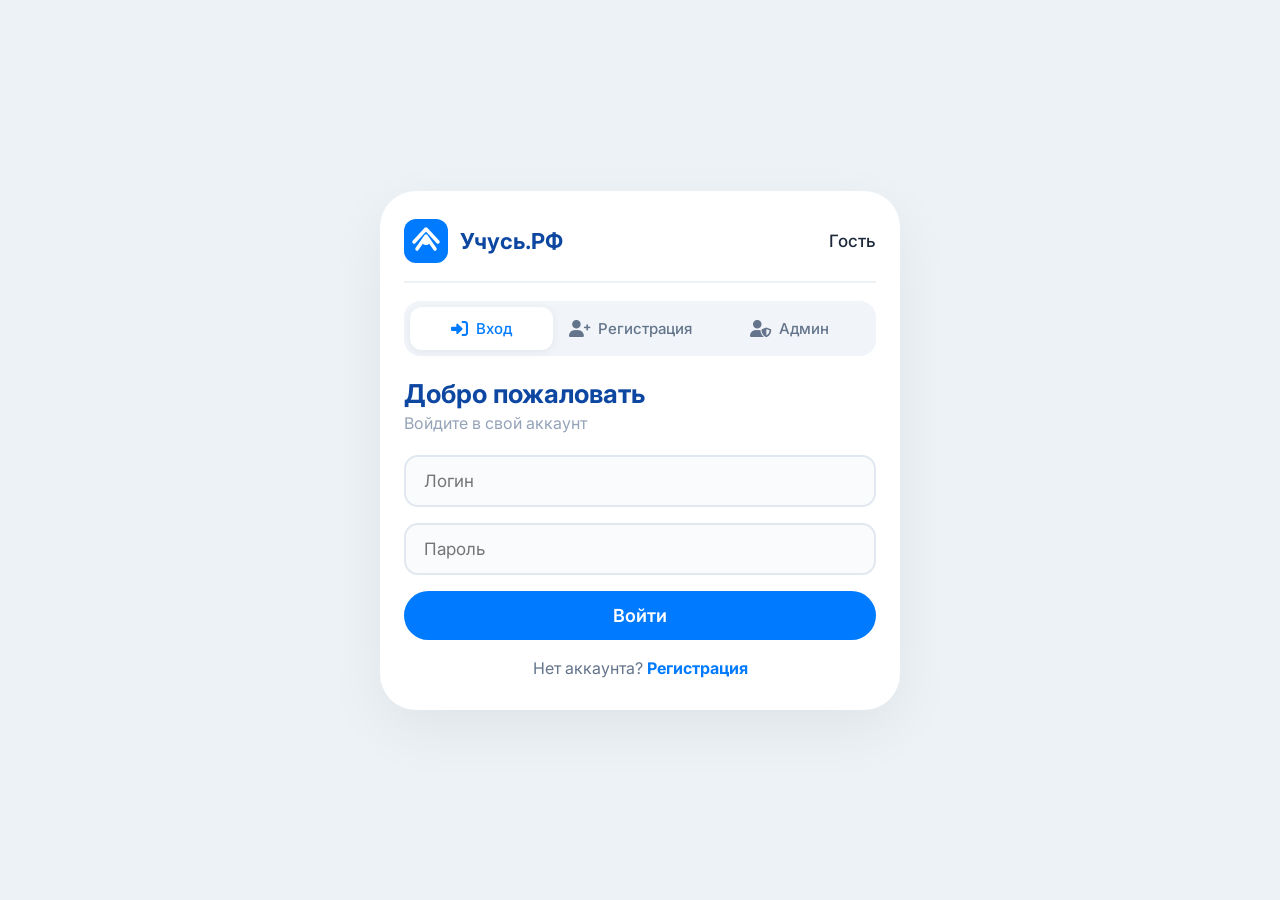
==== commit c17cb004: "five" ====
--- a/index.html
+++ b/index.html
@@ -1,15 +1,19 @@
 <!DOCTYPE html>
 <html lang="ru">
+
 <head>
     <meta charset="UTF-8" />
     <meta name="viewport" content="width=device-width, initial-scale=1.0" />
     <title>Учусь.РФ</title>
     <link rel="preconnect" href="https://fonts.googleapis.com" />
     <link rel="preconnect" href="https://fonts.gstatic.com" crossorigin />
-    <link href="https://fonts.googleapis.com/css2?family=Inter:opsz,wght@14..32,400;14..32,500;14..32,600;14..32,700&display=swap" rel="stylesheet" />
+    <link
+        href="https://fonts.googleapis.com/css2?family=Inter:opsz,wght@14..32,400;14..32,500;14..32,600;14..32,700&display=swap"
+        rel="stylesheet" />
     <link rel="stylesheet" href="https://cdnjs.cloudflare.com/ajax/libs/font-awesome/6.0.0-beta3/css/all.min.css" />
     <link rel="stylesheet" href="style.css" />
 </head>
+
 <body>
 
     <div id="app">
@@ -17,11 +21,13 @@
         <!-- TOP BAR -->
         <header class="topbar">
             <a href="#" class="logo" id="logoLink">
-                <svg width="36" height="36" viewBox="0 0 36 36" fill="none">
-                    <rect width="36" height="36" rx="10" fill="#007bff" />
-                    <path d="M11 24L18 14L25 24" stroke="white" stroke-width="3" stroke-linecap="round" stroke-linejoin="round" />
-                    <path d="M9 19L18 9L27 19" stroke="white" stroke-width="3" stroke-linecap="round" stroke-linejoin="round" />
-                    <circle cx="18" cy="18" r="3" fill="white" />
+                <svg width="44" height="44" viewBox="0 0 44 44" fill="none">
+                    <rect width="44" height="44" rx="12" fill="#007bff" />
+                    <path d="M13 30L22 17L31 30" stroke="white" stroke-width="3.5" stroke-linecap="round"
+                        stroke-linejoin="round" />
+                    <path d="M10 23L22 10L34 23" stroke="white" stroke-width="3.5" stroke-linecap="round"
+                        stroke-linejoin="round" />
+                    <circle cx="22" cy="22" r="4" fill="white" />
                 </svg>
                 <span>Учусь.РФ</span>
             </a>
@@ -194,7 +200,8 @@
                 <div id="newRequestGuest" style="display:none;">
                     <div class="empty">
                         <i class="fas fa-lock"></i>
-                        <p>Чтобы оставить заявку, <button class="link" data-page="login">войдите</button> или <button class="link" data-page="register">зарегистрируйтесь</button></p>
+                        <p>Чтобы оставить заявку, <button class="link" data-page="login">войдите</button> или <button
+                                class="link" data-page="register">зарегистрируйтесь</button></p>
                     </div>
                 </div>
             </div>
@@ -242,4 +249,5 @@
 
     <script src="main.js"></script>
 </body>
+
 </html>
--- a/style.css
+++ b/style.css
@@ -13,16 +13,16 @@
     display: flex;
     justify-content: center;
     align-items: center;
-    padding: 16px;
+    padding: 20px;
 }
 
 #app {
-    max-width: 400px;
+    max-width: 520px;
     width: 100%;
     background: #ffffff;
-    border-radius: 32px;
+    border-radius: 36px;
     box-shadow: 0 20px 60px rgba(0, 0, 0, 0.06);
-    padding: 20px 18px 28px;
+    padding: 28px 24px 32px;
 }
 
 /* ===== TOPBAR ===== */
@@ -30,21 +30,21 @@
     display: flex;
     justify-content: space-between;
     align-items: center;
-    padding-bottom: 14px;
-    margin-bottom: 14px;
-    border-bottom: 1px solid #eef2f6;
+    padding-bottom: 18px;
+    margin-bottom: 18px;
+    border-bottom: 2px solid #eef2f6;
 }
 
 .logo {
     display: flex;
     align-items: center;
-    gap: 10px;
+    gap: 12px;
     text-decoration: none;
     cursor: pointer;
 }
 
 .logo span {
-    font-size: 18px;
+    font-size: 22px;
     font-weight: 700;
     color: #0d47a1;
 }
@@ -52,8 +52,8 @@
 .topbar-right {
     display: flex;
     align-items: center;
-    gap: 10px;
-    font-size: 14px;
+    gap: 12px;
+    font-size: 17px;
     font-weight: 500;
     color: #1e293b;
 }
@@ -62,10 +62,10 @@
     background: none;
     border: none;
     color: #94a3b8;
-    font-size: 16px;
-    cursor: pointer;
-    padding: 4px 6px;
-    border-radius: 8px;
+    font-size: 20px;
+    cursor: pointer;
+    padding: 6px 10px;
+    border-radius: 10px;
     transition: 0.15s;
 }
 
@@ -77,11 +77,11 @@
 /* ===== MAIN NAV ===== */
 .main-nav {
     display: flex;
-    gap: 4px;
-    margin-bottom: 18px;
+    gap: 6px;
+    margin-bottom: 22px;
     background: #f1f5f9;
-    border-radius: 14px;
-    padding: 4px;
+    border-radius: 16px;
+    padding: 6px;
 }
 
 .nav-link {
@@ -89,13 +89,13 @@
     display: flex;
     align-items: center;
     justify-content: center;
-    gap: 6px;
-    padding: 8px 6px;
+    gap: 8px;
+    padding: 12px 8px;
     border: none;
-    border-radius: 10px;
+    border-radius: 12px;
     background: transparent;
     color: #64748b;
-    font-size: 12px;
+    font-size: 15px;
     font-weight: 500;
     cursor: pointer;
     transition: 0.15s;
@@ -103,13 +103,13 @@
 }
 
 .nav-link i {
-    font-size: 14px;
+    font-size: 17px;
 }
 
 .nav-link.active {
     background: #ffffff;
     color: #007bff;
-    box-shadow: 0 2px 8px rgba(0, 0, 0, 0.05);
+    box-shadow: 0 2px 10px rgba(0, 0, 0, 0.06);
 }
 
 .nav-link:hover:not(.active) {
@@ -120,7 +120,7 @@
 #userNav {
     display: flex;
     flex: 2;
-    gap: 4px;
+    gap: 6px;
 }
 
 /* ===== PAGES ===== */
@@ -136,8 +136,9 @@
 @keyframes fade {
     0% {
         opacity: 0;
-        transform: translateY(6px);
-    }
+        transform: translateY(8px);
+    }
+
     100% {
         opacity: 1;
         transform: translateY(0);
@@ -145,46 +146,46 @@
 }
 
 .page-head {
-    margin-bottom: 18px;
+    margin-bottom: 22px;
 }
 
 .page-head h2 {
-    font-size: 20px;
+    font-size: 26px;
     font-weight: 700;
     color: #0d47a1;
 }
 
 .page-head p {
-    font-size: 14px;
+    font-size: 16px;
     color: #94a3b8;
-    margin-top: 2px;
+    margin-top: 4px;
 }
 
 h3 {
-    font-size: 15px;
+    font-size: 18px;
     font-weight: 600;
     color: #1e293b;
-    margin-bottom: 8px;
+    margin-bottom: 10px;
 }
 
 hr {
     border: none;
-    border-top: 1px solid #eef2f6;
-    margin: 16px 0;
+    border-top: 2px solid #eef2f6;
+    margin: 20px 0;
 }
 
 /* ===== AUTH FORM ===== */
 .auth-form .field {
-    margin-bottom: 12px;
+    margin-bottom: 16px;
 }
 
 .auth-form input,
 .auth-form select {
     width: 100%;
-    padding: 10px 14px;
-    border: 1.5px solid #e2e8f0;
-    border-radius: 12px;
-    font-size: 15px;
+    padding: 14px 18px;
+    border: 2px solid #e2e8f0;
+    border-radius: 14px;
+    font-size: 17px;
     font-family: inherit;
     background: #fafbfc;
     transition: 0.15s;
@@ -195,13 +196,13 @@
 .auth-form select:focus {
     border-color: #007bff;
     background: #ffffff;
-    box-shadow: 0 0 0 3px rgba(0, 123, 255, 0.07);
+    box-shadow: 0 0 0 4px rgba(0, 123, 255, 0.08);
 }
 
 .auth-form .error {
-    font-size: 12px;
+    font-size: 14px;
     color: #dc3545;
-    margin-top: 4px;
+    margin-top: 6px;
     display: none;
 }
 
@@ -210,9 +211,9 @@
 }
 
 .auth-form .hint {
-    font-size: 12px;
+    font-size: 14px;
     color: #94a3b8;
-    margin-top: 4px;
+    margin-top: 6px;
 }
 
 /* ===== BUTTONS ===== */
@@ -220,11 +221,11 @@
     display: inline-flex;
     align-items: center;
     justify-content: center;
-    gap: 8px;
-    padding: 10px 20px;
+    gap: 10px;
+    padding: 14px 24px;
     border: none;
     border-radius: 40px;
-    font-size: 15px;
+    font-size: 18px;
     font-weight: 600;
     cursor: pointer;
     transition: 0.15s;
@@ -265,14 +266,14 @@
 
 .switch {
     text-align: center;
-    margin-top: 14px;
+    margin-top: 18px;
 }
 
 .link {
     background: none;
     border: none;
     color: #64748b;
-    font-size: 14px;
+    font-size: 16px;
     cursor: pointer;
     font-family: inherit;
 }
@@ -288,10 +289,10 @@
 /* ===== REQUESTS ===== */
 .request-card {
     background: #f8fafc;
-    border-radius: 14px;
-    padding: 14px 16px;
-    margin-bottom: 10px;
-    border: 1px solid #eef2f6;
+    border-radius: 16px;
+    padding: 18px 20px;
+    margin-bottom: 12px;
+    border: 2px solid #eef2f6;
     transition: 0.15s;
 }
 
@@ -306,14 +307,14 @@
 }
 
 .request-card .top strong {
-    font-size: 15px;
+    font-size: 18px;
     color: #0f172a;
 }
 
 .status {
-    font-size: 11px;
+    font-size: 13px;
     font-weight: 600;
-    padding: 2px 12px;
+    padding: 4px 16px;
     border-radius: 30px;
     text-transform: uppercase;
     letter-spacing: 0.3px;
@@ -323,52 +324,54 @@
     background: #dbeafe;
     color: #1d4ed8;
 }
+
 .status-learning {
     background: #fef3c7;
     color: #b45309;
 }
+
 .status-done {
     background: #d1fae5;
     color: #065f46;
 }
 
 .request-meta {
-    font-size: 13px;
+    font-size: 15px;
     color: #64748b;
     display: flex;
     flex-wrap: wrap;
-    gap: 8px 16px;
-    margin-top: 6px;
+    gap: 10px 20px;
+    margin-top: 8px;
 }
 
 .request-meta i {
     color: #94a3b8;
-    margin-right: 4px;
-    width: 14px;
+    margin-right: 6px;
+    width: 16px;
 }
 
 .empty {
     text-align: center;
-    padding: 28px 0;
+    padding: 36px 0;
     color: #94a3b8;
 }
 
 .empty i {
-    font-size: 32px;
-    margin-bottom: 10px;
+    font-size: 40px;
+    margin-bottom: 14px;
     display: block;
 }
 
 .empty p {
-    font-size: 14px;
+    font-size: 16px;
 }
 
 /* ===== SLIDER ===== */
 .slider {
     position: relative;
-    border-radius: 16px;
+    border-radius: 18px;
     overflow: hidden;
-    margin-bottom: 16px;
+    margin-bottom: 20px;
     aspect-ratio: 16/9;
 }
 
@@ -385,25 +388,28 @@
     flex-direction: column;
     align-items: center;
     justify-content: center;
-    gap: 8px;
+    gap: 10px;
     color: #fff;
-    font-size: 16px;
+    font-size: 20px;
     font-weight: 600;
 }
 
 .slide i {
-    font-size: 32px;
+    font-size: 40px;
 }
 
 .s1 {
     background: #007bff;
 }
+
 .s2 {
     background: #0d47a1;
 }
+
 .s3 {
     background: #1a237e;
 }
+
 .s4 {
     background: #0d3b6e;
 }
@@ -412,13 +418,13 @@
     position: absolute;
     top: 50%;
     transform: translateY(-50%);
-    width: 28px;
-    height: 28px;
+    width: 36px;
+    height: 36px;
     border: none;
     border-radius: 50%;
     background: rgba(255, 255, 255, 0.9);
     color: #1e293b;
-    font-size: 12px;
+    font-size: 16px;
     cursor: pointer;
     transition: 0.15s;
 }
@@ -428,24 +434,25 @@
 }
 
 .slider-btn.prev {
-    left: 8px;
-}
+    left: 10px;
+}
+
 .slider-btn.next {
-    right: 8px;
+    right: 10px;
 }
 
 .slider-dots {
     position: absolute;
-    bottom: 10px;
+    bottom: 12px;
     left: 50%;
     transform: translateX(-50%);
     display: flex;
-    gap: 6px;
+    gap: 8px;
 }
 
 .slider-dots span {
-    width: 7px;
-    height: 7px;
+    width: 9px;
+    height: 9px;
     border-radius: 50%;
     background: rgba(255, 255, 255, 0.4);
     cursor: pointer;
@@ -459,19 +466,19 @@
 /* ===== REVIEW ===== */
 .review-box {
     background: #f8fafc;
+    border-radius: 16px;
+    padding: 16px 18px;
+}
+
+.review-box textarea {
+    width: 100%;
+    border: 2px solid #e2e8f0;
     border-radius: 14px;
     padding: 14px 16px;
-}
-
-.review-box textarea {
-    width: 100%;
-    border: 1.5px solid #e2e8f0;
-    border-radius: 12px;
-    padding: 10px 14px;
-    font-size: 14px;
+    font-size: 16px;
     font-family: inherit;
     resize: vertical;
-    min-height: 70px;
+    min-height: 80px;
     background: #ffffff;
     outline: none;
 }
@@ -481,74 +488,75 @@
 }
 
 .review-box .btn {
-    margin-top: 8px;
+    margin-top: 10px;
     width: auto;
-    padding: 8px 20px;
+    padding: 10px 24px;
+    font-size: 16px;
 }
 
 /* ===== ADMIN ===== */
 .admin-tools {
     display: flex;
-    gap: 6px;
+    gap: 8px;
     flex-wrap: wrap;
-    margin-bottom: 12px;
+    margin-bottom: 16px;
 }
 
 .admin-tools select {
-    padding: 8px 12px;
-    border: 1.5px solid #e2e8f0;
+    padding: 10px 16px;
+    border: 2px solid #e2e8f0;
     border-radius: 30px;
-    font-size: 13px;
+    font-size: 15px;
     font-family: inherit;
     background: #ffffff;
     flex: 1;
-    min-width: 90px;
+    min-width: 100px;
     outline: none;
 }
 
 .admin-tools .btn {
     width: auto;
-    padding: 8px 16px;
-    font-size: 13px;
+    padding: 10px 20px;
+    font-size: 15px;
 }
 
 .admin-request-item {
     background: #f8fafc;
-    border-radius: 14px;
-    padding: 12px 16px;
-    margin-bottom: 10px;
-    border: 1px solid #eef2f6;
+    border-radius: 16px;
+    padding: 16px 20px;
+    margin-bottom: 12px;
+    border: 2px solid #eef2f6;
 }
 
 .admin-request-item .actions {
-    margin-top: 8px;
-    display: flex;
-    gap: 6px;
+    margin-top: 10px;
+    display: flex;
+    gap: 8px;
     flex-wrap: wrap;
 }
 
 .admin-request-item .actions .btn {
     width: auto;
-    font-size: 12px;
-    padding: 4px 14px;
+    font-size: 14px;
+    padding: 6px 18px;
 }
 
 /* ===== PAGINATION ===== */
 .pagination {
     display: flex;
-    gap: 6px;
+    gap: 8px;
     justify-content: center;
     flex-wrap: wrap;
-    margin-top: 10px;
+    margin-top: 14px;
 }
 
 .pagination button {
-    padding: 5px 14px;
-    border: 1px solid #e2e8f0;
+    padding: 8px 18px;
+    border: 2px solid #e2e8f0;
     border-radius: 30px;
     background: #ffffff;
     cursor: pointer;
-    font-size: 13px;
+    font-size: 15px;
     font-family: inherit;
     transition: 0.15s;
 }
@@ -566,39 +574,41 @@
 /* ===== TOAST ===== */
 #toastContainer {
     position: fixed;
-    bottom: 20px;
+    bottom: 24px;
     left: 50%;
     transform: translateX(-50%);
     width: 90%;
-    max-width: 380px;
+    max-width: 480px;
     z-index: 999;
 }
 
 .toast {
     background: #0f172a;
     color: #ffffff;
-    padding: 12px 20px;
+    padding: 16px 24px;
     border-radius: 40px;
-    font-size: 14px;
+    font-size: 16px;
     font-weight: 500;
-    box-shadow: 0 6px 24px rgba(0, 0, 0, 0.12);
-    margin-bottom: 8px;
-    display: flex;
-    align-items: center;
-    gap: 10px;
+    box-shadow: 0 8px 30px rgba(0, 0, 0, 0.15);
+    margin-bottom: 10px;
+    display: flex;
+    align-items: center;
+    gap: 12px;
     animation: slideUp 0.3s ease;
 }
 
 .toast i {
-    font-size: 16px;
+    font-size: 20px;
 }
 
 .toast.success {
     background: #22c55e;
 }
+
 .toast.error {
     background: #ef4444;
 }
+
 .toast.info {
     background: #007bff;
 }
@@ -606,29 +616,59 @@
 @keyframes slideUp {
     0% {
         opacity: 0;
-        transform: translateY(12px);
-    }
+        transform: translateY(16px);
+    }
+
     100% {
         opacity: 1;
         transform: translateY(0);
     }
 }
 
-@media (max-width: 420px) {
+/* ===== RESPONSIVE ===== */
+@media (max-width: 480px) {
     #app {
-        padding: 14px;
-    }
+        padding: 18px 14px 22px;
+        border-radius: 24px;
+    }
+
     .nav-link {
-        font-size: 11px;
-        padding: 6px 4px;
-    }
+        font-size: 13px;
+        padding: 10px 6px;
+    }
+
     .nav-link span {
         display: none;
     }
+
     .nav-link i {
+        font-size: 18px;
+    }
+
+    .logo span {
+        font-size: 18px;
+    }
+
+    .page-head h2 {
+        font-size: 22px;
+    }
+
+    .auth-form input,
+    .auth-form select {
+        font-size: 15px;
+        padding: 12px 14px;
+    }
+
+    .btn {
         font-size: 16px;
-    }
-    .logo span {
+        padding: 12px 20px;
+    }
+
+    .slide {
         font-size: 16px;
     }
+
+    .slide i {
+        font-size: 32px;
+    }
 }
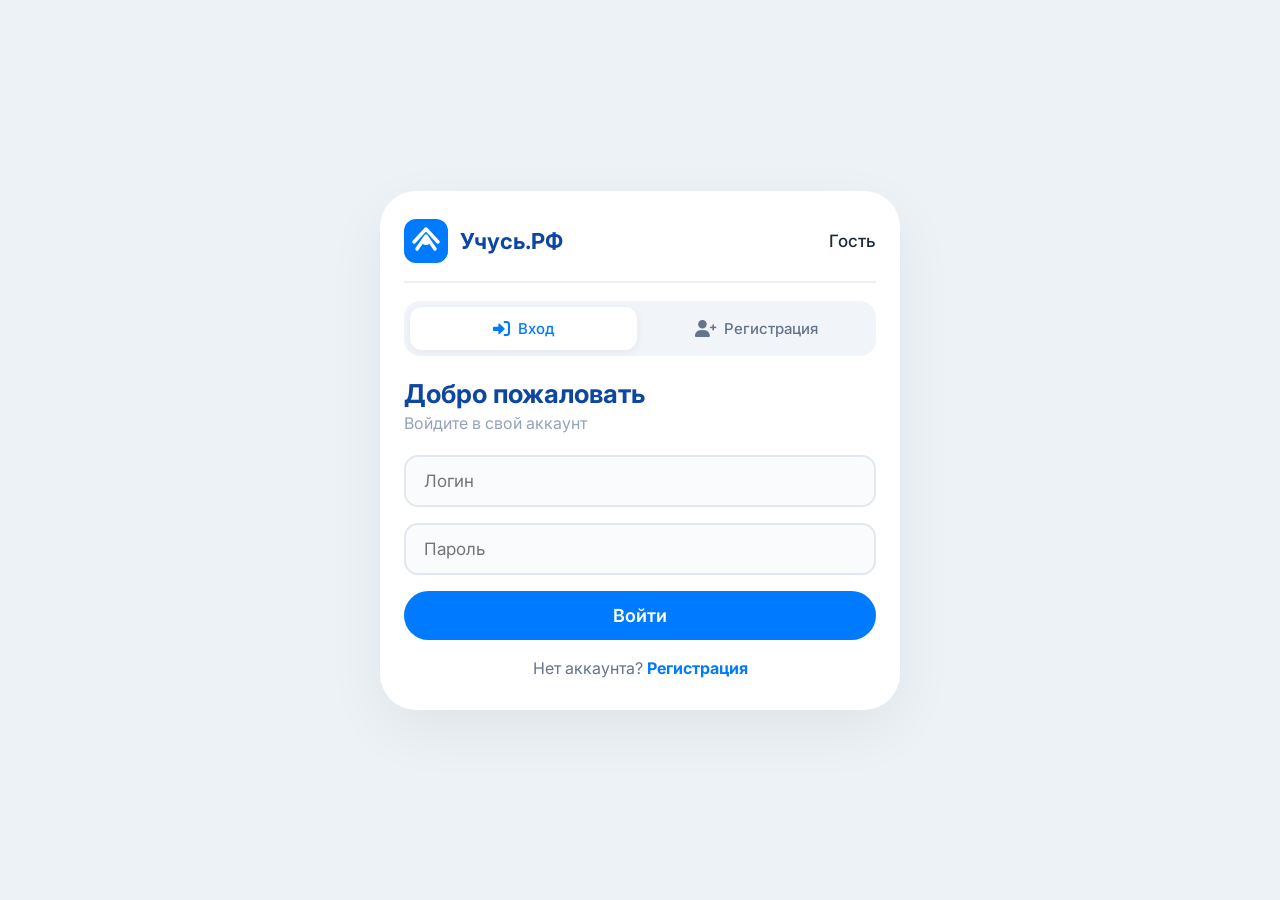
==== commit 45ba36ab: "ГОТОВАЯЯ УРА" ====
--- a/index.html
+++ b/index.html
@@ -1,247 +1,57 @@
 <!DOCTYPE html>
 <html lang="ru">
-
 <head>
     <meta charset="UTF-8" />
     <meta name="viewport" content="width=device-width, initial-scale=1.0" />
-    <title>Учусь.РФ</title>
+    <title>Вход — Учусь.РФ</title>
     <link rel="preconnect" href="https://fonts.googleapis.com" />
     <link rel="preconnect" href="https://fonts.gstatic.com" crossorigin />
-    <link
-        href="https://fonts.googleapis.com/css2?family=Inter:opsz,wght@14..32,400;14..32,500;14..32,600;14..32,700&display=swap"
-        rel="stylesheet" />
+    <link href="https://fonts.googleapis.com/css2?family=Inter:opsz,wght@14..32,400;14..32,500;14..32,600;14..32,700&display=swap" rel="stylesheet" />
     <link rel="stylesheet" href="https://cdnjs.cloudflare.com/ajax/libs/font-awesome/6.0.0-beta3/css/all.min.css" />
     <link rel="stylesheet" href="style.css" />
 </head>
-
 <body>
-
     <div id="app">
-
-        <!-- TOP BAR -->
         <header class="topbar">
-            <a href="#" class="logo" id="logoLink">
+            <a href="index.html" class="logo">
                 <svg width="44" height="44" viewBox="0 0 44 44" fill="none">
                     <rect width="44" height="44" rx="12" fill="#007bff" />
-                    <path d="M13 30L22 17L31 30" stroke="white" stroke-width="3.5" stroke-linecap="round"
-                        stroke-linejoin="round" />
-                    <path d="M10 23L22 10L34 23" stroke="white" stroke-width="3.5" stroke-linecap="round"
-                        stroke-linejoin="round" />
+                    <path d="M13 30L22 17L31 30" stroke="white" stroke-width="3.5" stroke-linecap="round" stroke-linejoin="round" />
+                    <path d="M10 23L22 10L34 23" stroke="white" stroke-width="3.5" stroke-linecap="round" stroke-linejoin="round" />
                     <circle cx="22" cy="22" r="4" fill="white" />
                 </svg>
                 <span>Учусь.РФ</span>
             </a>
             <div class="topbar-right">
                 <span id="userName">Гость</span>
-                <button id="logoutBtn" class="btn-icon" style="display:none;">
-                    <i class="fas fa-sign-out-alt"></i>
-                </button>
             </div>
         </header>
 
-        <!-- MAIN NAV -->
         <nav class="main-nav" id="mainNav">
-            <div id="guestNav">
-                <button class="nav-link active" data-page="login">
-                    <i class="fas fa-sign-in-alt"></i> Вход
-                </button>
-                <button class="nav-link" data-page="register">
-                    <i class="fas fa-user-plus"></i> Регистрация
-                </button>
-            </div>
-            <div id="userNav" style="display:none;">
-                <button class="nav-link active" data-page="requests">
-                    <i class="fas fa-file-alt"></i> Заявки
-                </button>
-                <button class="nav-link" data-page="new-request">
-                    <i class="fas fa-plus-circle"></i> Новая
-                </button>
-            </div>
-            <button class="nav-link" data-page="admin">
-                <i class="fas fa-user-shield"></i> Админ
-            </button>
+            <a href="index.html" class="nav-link active" id="navLogin"><i class="fas fa-sign-in-alt"></i> Вход</a>
+            <a href="register.html" class="nav-link" id="navRegister"><i class="fas fa-user-plus"></i> Регистрация</a>
+            <a href="cabinet.html" class="nav-link" id="navRequests" style="display:none;"><i class="fas fa-file-alt"></i> Заявки</a>
+            <a href="new-request.html" class="nav-link" id="navNewRequest" style="display:none;"><i class="fas fa-plus-circle"></i> Новая</a>
         </nav>
 
-        <!-- PAGES -->
-        <div class="pages">
+        <div class="page-head">
+            <h2>Добро пожаловать</h2>
+            <p>Войдите в свой аккаунт</p>
+        </div>
 
-            <!-- LOGIN -->
-            <div class="page active" id="page-login">
-                <div class="page-head">
-                    <h2>Добро пожаловать</h2>
-                    <p>Войдите в свой аккаунт</p>
-                </div>
-                <form id="loginForm" class="auth-form">
-                    <div class="field">
-                        <input type="text" id="loginUser" placeholder="Логин" />
-                        <div class="error" id="loginError">Неверный логин или пароль</div>
-                    </div>
-                    <div class="field">
-                        <input type="password" id="loginPass" placeholder="Пароль" />
-                    </div>
-                    <button type="submit" class="btn primary">Войти</button>
-                </form>
-                <div class="switch">
-                    <button class="link" data-page="register">Нет аккаунта? <strong>Регистрация</strong></button>
-                </div>
+        <form id="loginForm" class="auth-form">
+            <div class="field">
+                <input type="text" id="loginUser" placeholder="Логин" />
+                <div class="error" id="loginError">Неверный логин или пароль</div>
             </div>
+            <div class="field">
+                <input type="password" id="loginPass" placeholder="Пароль" />
+            </div>
+            <button type="submit" class="btn primary">Войти</button>
+        </form>
 
-            <!-- REGISTER -->
-            <div class="page" id="page-register">
-                <div class="page-head">
-                    <h2>Создать аккаунт</h2>
-                    <p>Заполните форму ниже</p>
-                </div>
-                <form id="registerForm" class="auth-form">
-                    <div class="field">
-                        <input type="text" id="regLogin" placeholder="Логин (латиница, ≥6)" />
-                        <div class="error" id="regLoginError">Логин ≥6 символов, только латиница и цифры</div>
-                    </div>
-                    <div class="field">
-                        <input type="password" id="regPass" placeholder="Пароль (≥8 символов)" />
-                        <div class="error" id="regPassError">Пароль должен быть ≥8 символов</div>
-                    </div>
-                    <div class="field">
-                        <input type="text" id="regFio" placeholder="ФИО" />
-                    </div>
-                    <div class="field">
-                        <input type="text" id="regPhone" placeholder="Телефон" />
-                    </div>
-                    <div class="field">
-                        <input type="email" id="regEmail" placeholder="E-mail" />
-                    </div>
-                    <button type="submit" class="btn primary">Зарегистрироваться</button>
-                </form>
-                <div class="switch">
-                    <button class="link" data-page="login">Уже есть аккаунт? <strong>Войти</strong></button>
-                </div>
-            </div>
-
-            <!-- REQUESTS -->
-            <div class="page" id="page-requests">
-                <div class="page-head">
-                    <h2>Мои заявки</h2>
-                </div>
-
-                <!-- SLIDER -->
-                <div class="slider" id="mainSlider">
-                    <div class="slider-track" id="sliderTrack">
-                        <div class="slide s1">
-                            <i class="fas fa-graduation-cap"></i>
-                            <span>Повышение квалификации</span>
-                        </div>
-                        <div class="slide s2">
-                            <i class="fas fa-chalkboard-user"></i>
-                            <span>Профпереподготовка</span>
-                        </div>
-                        <div class="slide s3">
-                            <i class="fas fa-hard-hat"></i>
-                            <span>Охрана труда</span>
-                        </div>
-                        <div class="slide s4">
-                            <i class="fas fa-certificate"></i>
-                            <span>Сертификация</span>
-                        </div>
-                    </div>
-                    <button class="slider-btn prev" id="sliderPrev"><i class="fas fa-chevron-left"></i></button>
-                    <button class="slider-btn next" id="sliderNext"><i class="fas fa-chevron-right"></i></button>
-                    <div class="slider-dots" id="sliderDots"></div>
-                </div>
-
-                <div id="requestsList">
-                    <div class="empty">
-                        <i class="fas fa-inbox"></i>
-                        <p>У вас пока нет заявок</p>
-                    </div>
-                </div>
-
-                <div id="reviewBlock" style="display:none;">
-                    <hr />
-                    <h3>Оставить отзыв</h3>
-                    <div class="review-box">
-                        <textarea id="reviewText" placeholder="Напишите отзыв..." rows="3"></textarea>
-                        <button class="btn success" id="submitReview">Отправить</button>
-                        <div id="reviewMsg" class="hint"></div>
-                    </div>
-                </div>
-            </div>
-
-            <!-- NEW REQUEST -->
-            <div class="page" id="page-new-request">
-                <div class="page-head">
-                    <h2>Новая заявка</h2>
-                </div>
-                <div id="newRequestFormBlock">
-                    <form id="newRequestForm" class="auth-form">
-                        <div class="field">
-                            <select id="requestCourse">
-                                <option value="">Выберите курс...</option>
-                                <option value="Повышение квалификации">Повышение квалификации</option>
-                                <option value="Профпереподготовка">Профпереподготовка</option>
-                                <option value="Охрана труда">Охрана труда</option>
-                                <option value="Пожарная безопасность">Пожарная безопасность</option>
-                            </select>
-                        </div>
-                        <div class="field">
-                            <input type="text" id="requestDate" placeholder="ДД.ММ.ГГГГ" />
-                            <div class="hint">Формат: ДД.ММ.ГГГГ</div>
-                        </div>
-                        <div class="field">
-                            <select id="requestPayment">
-                                <option value="">Способ оплаты...</option>
-                                <option value="Предоплата по QR-коду">Предоплата по QR-коду</option>
-                                <option value="Оплата картой МИР">Оплата картой МИР</option>
-                                <option value="Постоплата в офисе">Постоплата в офисе</option>
-                            </select>
-                        </div>
-                        <button type="submit" class="btn primary">Отправить</button>
-                    </form>
-                </div>
-                <div id="newRequestGuest" style="display:none;">
-                    <div class="empty">
-                        <i class="fas fa-lock"></i>
-                        <p>Чтобы оставить заявку, <button class="link" data-page="login">войдите</button> или <button
-                                class="link" data-page="register">зарегистрируйтесь</button></p>
-                    </div>
-                </div>
-            </div>
-
-            <!-- ADMIN -->
-            <div class="page" id="page-admin">
-                <div class="page-head">
-                    <h2>Админ-панель</h2>
-                </div>
-                <div id="adminLoginBox">
-                    <form id="adminLoginForm" class="auth-form">
-                        <div class="field">
-                            <input type="text" id="adminUser" value="Admin26" placeholder="Логин" />
-                        </div>
-                        <div class="field">
-                            <input type="password" id="adminPass" value="Demo20" placeholder="Пароль" />
-                        </div>
-                        <button type="submit" class="btn primary">Войти</button>
-                    </form>
-                </div>
-                <div id="adminPanel" style="display:none;">
-                    <div class="admin-tools">
-                        <select id="adminFilter">
-                            <option value="all">Все статусы</option>
-                            <option value="Новая">Новая</option>
-                            <option value="Идет обучение">Идет обучение</option>
-                            <option value="Обучение завершено">Обучение завершено</option>
-                        </select>
-                        <select id="adminSort">
-                            <option value="date-desc">Сначала новые</option>
-                            <option value="date-asc">Сначала старые</option>
-                            <option value="status">По статусу</option>
-                        </select>
-                        <button class="btn danger" id="adminLogoutBtn">Выйти</button>
-                    </div>
-                    <div id="adminRequestsList"></div>
-                    <div class="pagination" id="adminPagination"></div>
-                </div>
-            </div>
-
+        <div class="switch">
+            <a href="register.html" class="link">Нет аккаунта? <strong>Регистрация</strong></a>
         </div>
 
         <div id="toastContainer"></div>
@@ -249,5 +59,4 @@
 
     <script src="main.js"></script>
 </body>
-
 </html>
--- a/style.css
+++ b/style.css
@@ -25,7 +25,6 @@
     padding: 28px 24px 32px;
 }
 
-/* ===== TOPBAR ===== */
 .topbar {
     display: flex;
     justify-content: space-between;
@@ -74,7 +73,6 @@
     background: #f1f5f9;
 }
 
-/* ===== MAIN NAV ===== */
 .main-nav {
     display: flex;
     gap: 6px;
@@ -100,6 +98,7 @@
     cursor: pointer;
     transition: 0.15s;
     font-family: inherit;
+    text-decoration: none;
 }
 
 .nav-link i {
@@ -114,35 +113,6 @@
 
 .nav-link:hover:not(.active) {
     color: #0d47a1;
-}
-
-#guestNav,
-#userNav {
-    display: flex;
-    flex: 2;
-    gap: 6px;
-}
-
-/* ===== PAGES ===== */
-.page {
-    display: none;
-}
-
-.page.active {
-    display: block;
-    animation: fade 0.25s ease;
-}
-
-@keyframes fade {
-    0% {
-        opacity: 0;
-        transform: translateY(8px);
-    }
-
-    100% {
-        opacity: 1;
-        transform: translateY(0);
-    }
 }
 
 .page-head {
@@ -174,7 +144,6 @@
     margin: 20px 0;
 }
 
-/* ===== AUTH FORM ===== */
 .auth-form .field {
     margin-bottom: 16px;
 }
@@ -216,7 +185,6 @@
     margin-top: 6px;
 }
 
-/* ===== BUTTONS ===== */
 .btn {
     display: inline-flex;
     align-items: center;
@@ -276,6 +244,7 @@
     font-size: 16px;
     cursor: pointer;
     font-family: inherit;
+    text-decoration: none;
 }
 
 .link strong {
@@ -286,7 +255,6 @@
     text-decoration: underline;
 }
 
-/* ===== REQUESTS ===== */
 .request-card {
     background: #f8fafc;
     border-radius: 16px;
@@ -366,7 +334,6 @@
     font-size: 16px;
 }
 
-/* ===== SLIDER ===== */
 .slider {
     position: relative;
     border-radius: 18px;
@@ -463,7 +430,6 @@
     background: #ffffff;
 }
 
-/* ===== REVIEW ===== */
 .review-box {
     background: #f8fafc;
     border-radius: 16px;
@@ -494,7 +460,6 @@
     font-size: 16px;
 }
 
-/* ===== ADMIN ===== */
 .admin-tools {
     display: flex;
     gap: 8px;
@@ -541,7 +506,6 @@
     padding: 6px 18px;
 }
 
-/* ===== PAGINATION ===== */
 .pagination {
     display: flex;
     gap: 8px;
@@ -571,7 +535,6 @@
     background: #f1f5f9;
 }
 
-/* ===== TOAST ===== */
 #toastContainer {
     position: fixed;
     bottom: 24px;
@@ -625,7 +588,6 @@
     }
 }
 
-/* ===== RESPONSIVE ===== */
 @media (max-width: 480px) {
     #app {
         padding: 18px 14px 22px;
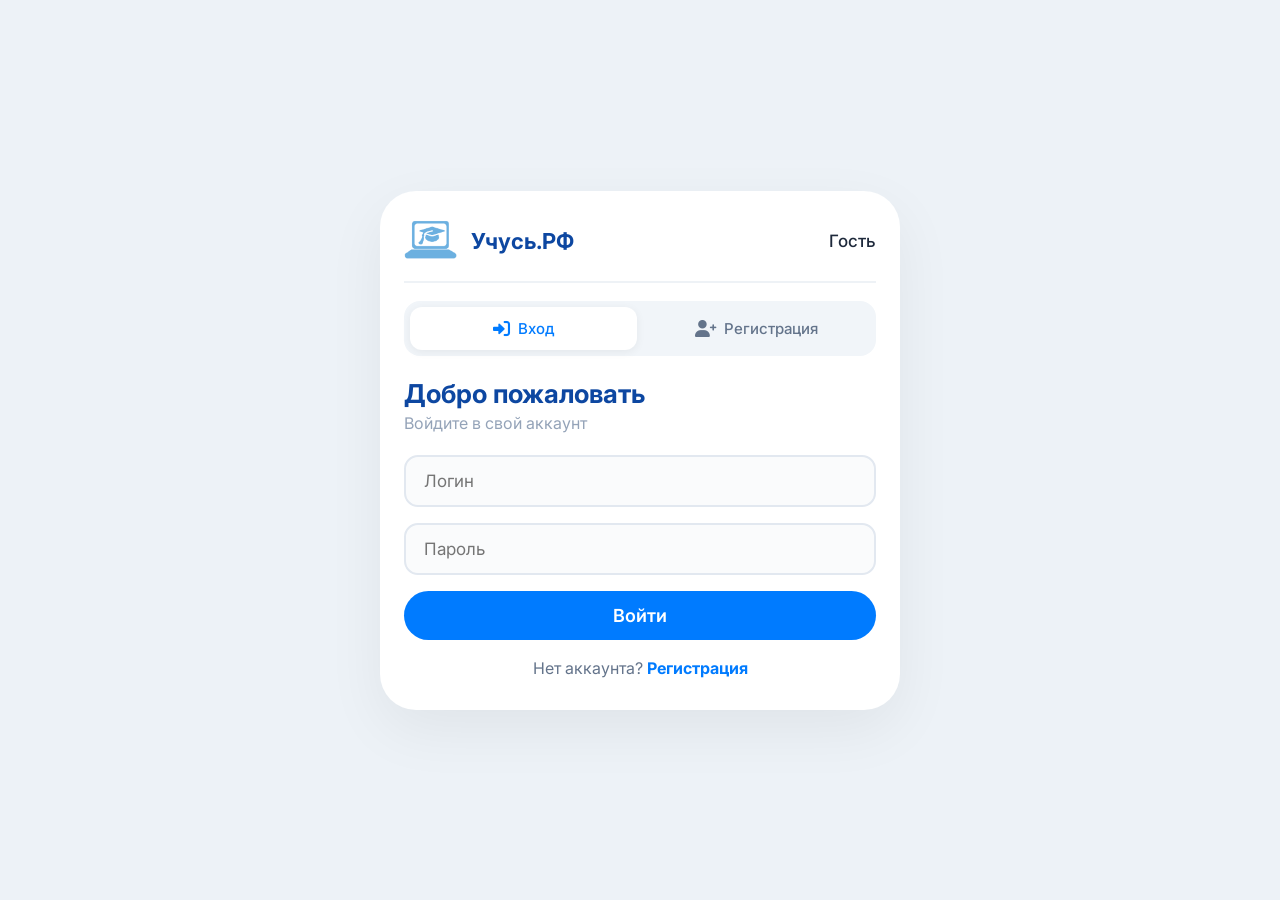
==== commit afd9cfd6: "Add files via upload" ====
--- a/index.html
+++ b/index.html
@@ -14,12 +14,7 @@
     <div id="app">
         <header class="topbar">
             <a href="index.html" class="logo">
-                <svg width="44" height="44" viewBox="0 0 44 44" fill="none">
-                    <rect width="44" height="44" rx="12" fill="#007bff" />
-                    <path d="M13 30L22 17L31 30" stroke="white" stroke-width="3.5" stroke-linecap="round" stroke-linejoin="round" />
-                    <path d="M10 23L22 10L34 23" stroke="white" stroke-width="3.5" stroke-linecap="round" stroke-linejoin="round" />
-                    <circle cx="22" cy="22" r="4" fill="white" />
-                </svg>
+                <img src="./img/students_corner.png" alt="" style="height:44px; width:auto; border-radius:10px;" />
                 <span>Учусь.РФ</span>
             </a>
             <div class="topbar-right">
--- a/style.css
+++ b/style.css
@@ -576,6 +576,26 @@
     background: #007bff;
 }
 
+.logo img {
+    height: 44px;
+    width: auto;
+    border-radius: 10px;
+    display: block;
+}
+
+.logo {
+    display: flex;
+    align-items: center;
+    gap: 12px;
+    text-decoration: none;
+    cursor: pointer;
+}
+
+.logo span {
+    font-size: 22px;
+    font-weight: 700;
+    color: #0d47a1;
+}
 @keyframes slideUp {
     0% {
         opacity: 0;
